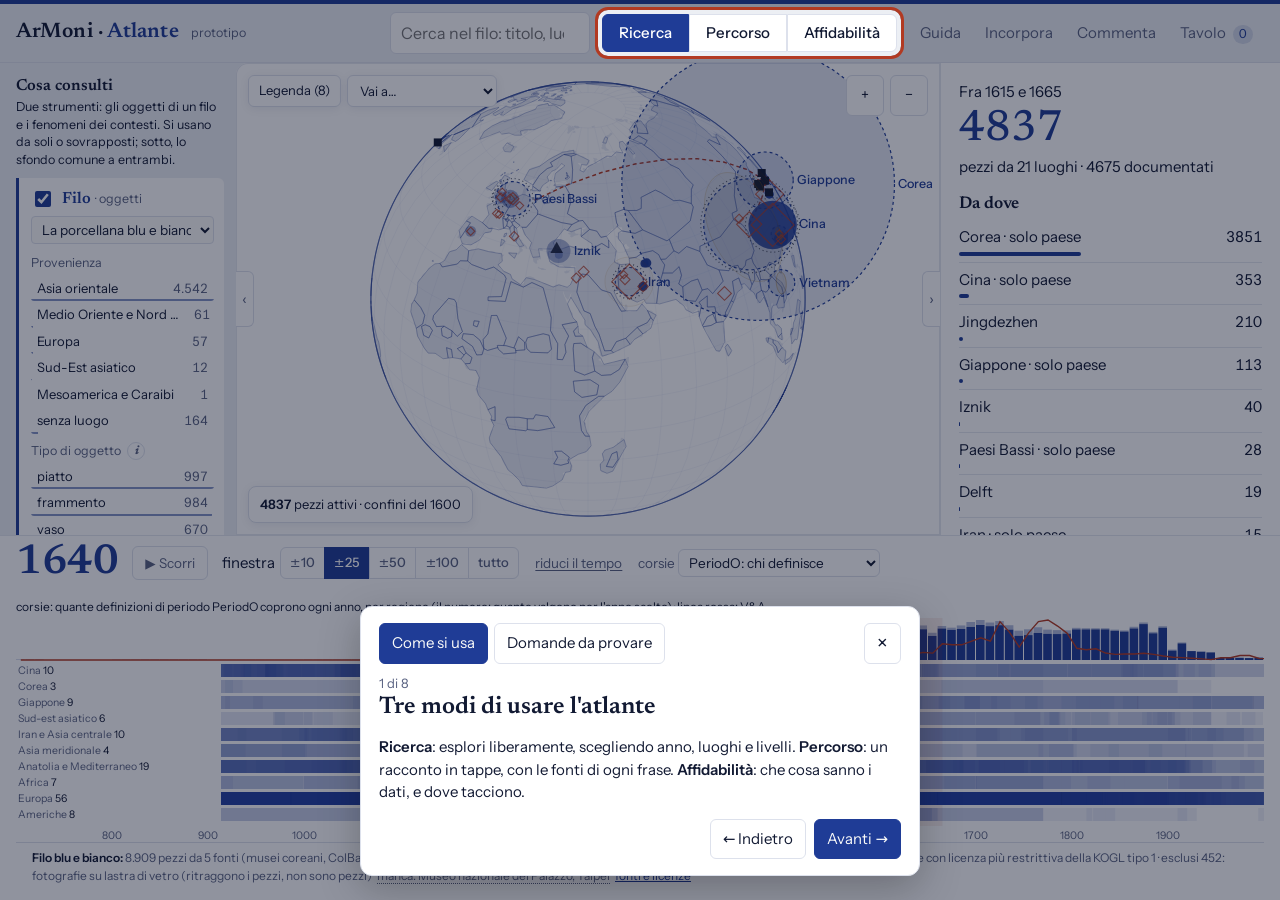
==== atlante/web/index.html @ 43548d7e "Atlante, lotto 4: incorpora e pagina delle relazioni - «Incorpora»: codice iframe della vista attual" ====
<!DOCTYPE html>
<html lang="it">
<head>
<meta charset="utf-8">
<meta name="viewport" content="width=device-width,initial-scale=1">
<title>ArMoni · Atlante (prototipo)</title>
<link href="lib/fonts.css" rel="stylesheet">
<style>
/* VOICE: strumento di studio, calmo e preciso; dichiara sempre da dove viene ogni dato.
   IDEA: un piatto di porcellana dipinto in blu di cobalto: il mondo e' il cavetto, il tempo e' la tesa.
   PICTURE: il globo al centro, dipinto a cobalto su bianco, con i confini dell'anno scelto.
   COLOUR and TYPE: bianco porcellana, blu cobalto dominante, rosso di ferro solo per selezione e mercati; Newsreader + Instrument Sans.
   LAYOUT: strati a sinistra, globo al centro, contesto a destra, tempo sotto; il Tavolo sale dal basso. */
:root{color-scheme:light dark;
 --bg:light-dark(#fbfbf9,#0b1430);--panel:light-dark(#ffffff,#101b3d);--ink:light-dark(#121a33,#eef0f6);
 --mute:light-dark(#5a6382,#a7b0cc);--co:light-dark(#1f3c96,#8fa9ff);--co2:light-dark(#1f3c9622,#8fa9ff2e);
 --line:light-dark(#dde1ec,#22305e);--fe:light-dark(#b23a22,#ff8a6b);--glaze:light-dark(#ffffff,#0f1a3a)}
:root[data-theme=light]{color-scheme:light}:root[data-theme=dark]{color-scheme:dark}
*{box-sizing:border-box;min-width:0}
html,body{height:100%}
body{margin:0;background:var(--bg);color:var(--ink);font:15px/1.5 "Instrument Sans",system-ui,sans-serif;overflow:hidden}
h1,h2,h3{font-family:Newsreader,Georgia,serif;font-weight:600;line-height:1.08;margin:0;text-wrap:balance}
h1{font-size:22px}h2{font-size:24px}h3{font-size:17px}
button,input,select,textarea{font:inherit;color:inherit}
button{background:var(--panel);border:1px solid var(--line);border-radius:6px;padding:8px 12px;min-height:40px;cursor:pointer}
button:hover{border-color:var(--co)}button[aria-pressed=true]{background:var(--co);color:var(--bg);border-color:var(--co)}
:focus-visible{outline:2px solid var(--fe);outline-offset:2px}
a{color:var(--co)}
.app{display:grid;height:100vh;grid-template:"top top top" auto "lay map ctx" minmax(0,1fr) "tl tl tl" auto/236px minmax(0,1fr) 340px}
header{grid-area:top;display:flex;gap:14px;align-items:center;padding:10px 16px;border-bottom:1px solid var(--line);flex-wrap:wrap}
header .sub{color:var(--mute);font-size:13px}
.seg button:disabled{opacity:.45;cursor:not-allowed}
header .sp{flex:1}
.seg{display:flex;gap:0}.seg button{border-radius:0}.seg button:first-child{border-radius:6px 0 0 6px}.seg button:last-child{border-radius:0 6px 6px 0}
#q{border:1px solid var(--line);background:var(--panel);border-radius:6px;padding:8px 10px;width:220px;min-height:40px;font-size:16px}
#lay{grid-area:lay;border-right:1px solid var(--line);padding:14px;overflow:auto}
#lay h3{margin:14px 0 6px}#lay h3:first-child{margin-top:0}
.chk{display:flex;gap:8px;align-items:flex-start;padding:5px 0;cursor:pointer}.chk input{margin-top:3px;width:16px;height:16px;flex:none;accent-color:var(--co)}
.chk small{display:block;color:var(--mute);font-size:12.5px;line-height:1.35}
.fig{grid-area:map;position:relative;overflow:hidden;background:var(--bg);touch-action:none}
.fig>canvas{position:absolute;inset:0;width:100%;height:100%;cursor:grab}
#alone{pointer-events:none}
#tip{position:absolute;pointer-events:none;background:var(--panel);border:1px solid var(--line);border-radius:6px;padding:6px 9px;font-size:13px;display:none;max-width:260px;box-shadow:0 4px 18px #0002}
#chip{position:absolute;left:12px;bottom:12px;background:var(--panel);border:1px solid var(--line);border-radius:8px;padding:8px 11px;font-size:13px;max-width:min(420px,80%)}
#mapctl{position:absolute;right:12px;top:12px;display:flex;gap:6px}
#ctx{grid-area:ctx;border-left:1px solid var(--line);padding:16px;overflow:auto}
#ctx .k{color:var(--mute);font-size:12.5px;margin-top:10px}#ctx .v{margin-top:1px}
.big{font-family:Newsreader,serif;font-size:clamp(30px,4vw,44px);line-height:1;color:var(--co)}
.row{display:flex;justify-content:space-between;gap:10px;padding:6px 0;border-bottom:1px solid var(--line);cursor:pointer}
.row:hover{color:var(--co)}.row .n{font-variant-numeric:tabular-nums;white-space:nowrap}
.bar{height:4px;background:var(--co);border-radius:2px;margin-top:3px}
.tag{display:inline-block;font-size:12px;border:1px solid var(--line);border-radius:999px;padding:1px 8px;margin:2px 4px 0 0}
.tag.doc{border-color:var(--co);color:var(--co)}.tag.ipo{border-style:dashed}.tag.fe{border-color:var(--fe);color:var(--fe)}
.acts{display:flex;gap:8px;flex-wrap:wrap;margin-top:14px}
#tl{grid-area:tl;border-top:1px solid var(--line);padding:8px 16px 10px;position:relative}
.tlbar{display:flex;gap:10px;align-items:center;flex-wrap:wrap;margin-bottom:4px}
.yr{font-family:Newsreader,serif;font-size:30px;color:var(--co);font-variant-numeric:tabular-nums;min-width:3.2ch}
#tls{width:100%;height:150px;display:block;touch-action:none;cursor:ew-resize;user-select:none;-webkit-user-select:none}
.fig,#tl .tlbar .yr{user-select:none;-webkit-user-select:none}
#tavolo{position:fixed;left:0;right:0;bottom:0;height:min(62vh,560px);background:var(--panel);border-top:2px solid var(--co);transform:translateY(105%);transition:transform .28s ease;z-index:20;display:grid;grid-template-rows:auto auto minmax(0,1fr)}
#tavolo.open{transform:none}
#tavolo:not(.open){visibility:hidden;transition:transform .28s ease,visibility 0s .28s}
#tavolo .hd{display:flex;gap:10px;align-items:center;padding:10px 16px;flex-wrap:wrap}
#tavax{height:54px;width:100%;display:block}
#board{position:relative;overflow:auto;background:repeating-linear-gradient(0deg,transparent 0 27px,var(--co2) 27px 28px)}
.card{position:absolute;width:230px;background:var(--glaze);border:1px solid var(--line);border-radius:8px;box-shadow:0 3px 12px #0001;font-size:13px}
.card .ch{padding:7px 9px;border-bottom:1px solid var(--line);cursor:move;display:flex;gap:6px;align-items:baseline}
.card .num{font-family:Newsreader,serif;color:var(--fe);font-size:16px}
.card .cb{padding:7px 9px}.card textarea{width:100%;border:1px solid var(--line);border-radius:4px;background:transparent;font-size:13px;min-height:44px;resize:vertical}
.card .x{margin-left:auto;min-height:28px;padding:0 8px}
.empty{color:var(--mute);padding:24px 16px;max-width:60ch}
/* affidabilità */
#qual{grid-area:qual;display:none;padding:22px max(3vw,16px);overflow:auto}
body.qualita .app{grid-template:"top" auto "qual" minmax(0,1fr)/minmax(0,1fr)}
body.qualita #lay,body.qualita #ctx,body.qualita #nar,body.qualita .fig,body.qualita #tl,body.qualita #q,body.qualita #tavbtn{display:none}
body.qualita #qual{display:block}
#qual h2{font-size:30px;margin-bottom:6px}#qual p{max-width:75ch}
.qt{border-collapse:collapse;margin-top:14px;font-size:13px;font-variant-numeric:tabular-nums}
.qt th,.qt td{border:1px solid var(--line);padding:6px 7px;text-align:right;white-space:nowrap}
.qt th:first-child,.qt td:first-child{text-align:left;position:sticky;left:0;background:var(--bg)}
.qt td small{display:block;color:var(--mute);font-size:11px}
.qsel{display:flex;gap:0;margin-top:12px;flex-wrap:wrap}.qsel button{border-radius:0}.qsel button:first-child{border-radius:6px 0 0 6px}.qsel button:last-child{border-radius:0 6px 6px 0}
/* percorso */
body.percorso .app{grid-template:"top top" auto "map nar" minmax(0,1fr) "tl tl" auto/minmax(0,1fr) 400px}
body.percorso #lay,body.percorso #ctx,body.percorso #q,body.percorso #tavbtn{display:none}
#nar{grid-area:nar;display:none;border-left:1px solid var(--line);padding:22px;overflow:auto}
body.percorso #nar{display:block}
#nar .step{color:var(--mute);font-size:13px}#nar h2{margin:6px 0 12px;font-size:30px}
#nar p{font-size:16.5px;max-width:60ch}
#nar .dati{border-left:3px solid var(--co);padding:6px 12px;margin:16px 0;background:var(--co2);border-radius:0 6px 6px 0}
#nar .nv{font-size:14.5px;border:1px dashed var(--line);border-radius:6px;padding:8px 12px;color:var(--mute)}
#nar .nota{font-size:12.5px;color:var(--mute);margin-top:22px}
.dots{display:flex;gap:6px;margin:14px 0}.dots button{width:30px;min-height:30px;padding:0}
/* ── Gerarchia visiva ──────────────────────────────────────────────────────────
   Come un pezzo di porcellana: il palcoscenico (globo e tempo) e la lettura (pannello di destra)
   sono «invetriati», bianchi e lucidi; gli strumenti (intestazione, livelli) stanno sul «biscotto»,
   la superficie opaca, un tono sotto. Serif solo per i contenuti (anni, numeri, titoli delle schede),
   sans per i comandi. Percorso dell'occhio: modo → anno → globo → lettura; i livelli si usano quando servono. */
:root{--biscotto:light-dark(#eceff4,#081026);--vetro:light-dark(#ffffff,#0f1a3a);--riga:light-dark(#e4e7ef,#1b2852)}
body{background:var(--biscotto)}
header{background:var(--biscotto);border-bottom:1px solid var(--line);padding:8px 16px;gap:12px}
header h1{font-size:21px;letter-spacing:.005em}
header .sub{font-size:12.5px}
.seg button{min-height:38px;padding:6px 16px;font-weight:500;background:var(--vetro)}
.seg button[aria-pressed=true]{background:var(--co);color:var(--vetro);border-color:var(--co)}
.util{display:flex;gap:2px}
.util button{background:transparent;border-color:transparent;color:var(--mute);padding:6px 10px}
.util button:hover{color:var(--co);border-color:var(--line);background:var(--vetro)}
#tavn{display:inline-block;min-width:1.6em;padding:0 6px;margin-left:4px;border-radius:999px;background:var(--co2);color:var(--co);font-size:12.5px;font-variant-numeric:tabular-nums;text-align:center}
#q{background:var(--vetro);width:200px}
/* strumenti: i livelli, in sans, più quieti */
#lay{background:var(--biscotto);border-right:0;padding:14px 12px 14px 16px}
#lay h3{font:600 12.5px/1.3 "Instrument Sans",system-ui,sans-serif;color:var(--mute);margin:16px 0 4px}
#lay>h3:first-child{font:600 16px/1.2 Newsreader,Georgia,serif;color:var(--ink);margin:0 0 2px}
#lay>p.sub{font-size:12.5px;line-height:1.4}
.grp{border-top:1px solid var(--riga);padding:8px 0}
.ghead b{font-weight:600;font-size:14.5px}
.chk{padding:4px 0;font-size:14px;line-height:1.3}
.chk small{font-size:12px;margin-top:2px}
/* palcoscenico: globo e tempo sono un solo pezzo invetriato */
.fig{background:var(--vetro);border-radius:12px 0 0 0;box-shadow:inset 0 0 0 1px var(--riga)}
#tl{background:var(--vetro);border-top:1px solid var(--riga);padding:6px 16px 8px}
.tlbar{gap:14px;margin-bottom:2px}
.yr{font-size:42px;line-height:1;font-weight:600;letter-spacing:-.01em}
.tlbar label,.tlbar button{font-size:13.5px;color:var(--mute)}
.tlbar select{background:var(--vetro);border:1px solid var(--line);border-radius:6px;padding:4px 6px;color:var(--ink)}
#play{min-height:34px;padding:4px 12px}
#tlinfo{font-size:12px}
#chip,#tip{box-shadow:0 2px 10px rgb(16 28 70 / .08)}
#mapctl button{background:var(--vetro);min-width:38px}
/* lettura: il pannello di destra, invetriato, con ritmo dato dagli spazi più che dalle righe */
#ctx{background:var(--vetro);border-left:1px solid var(--riga);padding:18px 18px 24px}
#ctx h3{margin:22px 0 6px;font-size:17px}
#ctx h2{font-size:26px}
#ctx .row{border-bottom-color:var(--riga)}
#nar{background:var(--vetro);border-left:1px solid var(--riga)}
#qual{background:var(--vetro)}
.cerca{background:var(--co2);border-radius:8px;padding:10px 12px;margin-bottom:14px;font-size:14px}
.cerca button{min-height:34px;padding:4px 10px;font-size:13.5px}
[role=button]:focus-visible{outline:2px solid var(--fe);outline-offset:1px}
.salta{position:absolute;left:8px;top:-60px;z-index:60;background:var(--co);color:var(--vetro);padding:8px 12px;border-radius:6px}
.salta:focus{top:8px}
#ctx:focus,#tls:focus{outline:2px solid var(--fe);outline-offset:-2px}
/* Colore d'identità dello strumento: dice dove sei, non cambia il significato dei segni (blu dati, rosso selezione).
   Ogni strumento di ArMoni avrà il suo, dalla famiglia della ceramica; l'Atlante è cobalto. */
[data-strumento=atlante]{--strumento:light-dark(#1f3c96,#8fa9ff)}
:root{--cel:light-dark(#2b7660,#79c9b0);--lacca:light-dark(#8e2f52,#ea8fb2)}  /* --lacca: il secondo filo nel confronto */
:root{--cel:light-dark(#2b7660,#79c9b0)}  /* celadon: il colore del contesto (fenomeni, relazioni) */
:root{--alone:light-dark(#a06c00,#e2b84a)}  /* giallo imperiale: l'estensione di un luogo, qualunque sia il livello */
header{border-top:4px solid var(--strumento)}
header h1 .strumento{color:var(--strumento)}
.seg button[aria-pressed=true]{background:var(--strumento);border-color:var(--strumento)}
@media(max-width:900px){
 body{overflow:auto}
 .lato{display:none}body.senza-lay #lay,body.senza-ctx #ctx{display:block}
 .app,body.percorso .app{height:auto;grid-template:"top" auto "map" 62vh "tl" auto "ctx" auto "nar" auto "lay" auto/minmax(0,1fr)}
 #lay,#ctx,#nar{border:0;border-top:1px solid var(--line)}
 #q{width:100%;order:9}
 .fig{border-radius:0}
 .util{flex-wrap:wrap}
 header{flex-wrap:wrap;gap:8px}
 header .sub{display:none}
 header h1{font-size:22px}
 #guida .gd-card{bottom:12px}
 #guida .gd-card.in-alto{top:12px}
}
@media(prefers-reduced-motion:reduce){#tavolo{transition:none}}
.grp{border-top:1px solid var(--line);padding:6px 0}
/* i due strumenti di contenuto: un bordo del loro colore li separa dallo sfondo comune */
.strum{border-left:3px solid var(--strumento);background:var(--vetro);border-radius:0 6px 6px 0;padding:10px 10px 6px 12px;margin:0 0 12px}
.strum.s-ctx{border-left-color:var(--cel)}
.strum:has(.shead input:not(:checked)) > :not(.shead){opacity:.45}
.shead{display:flex;align-items:center;gap:8px;margin-bottom:6px}.shead>input{flex:none;width:16px;height:16px;accent-color:var(--co)}.s-ctx .shead>input{accent-color:var(--cel)}.shead h4{flex:1}
.shead h4{margin:0;font:600 16px/1.2 Newsreader,Georgia,serif;color:var(--strumento)}
.s-ctx .shead h4{color:var(--cel)}
.shead h4 .sub{font:400 12.5px "Instrument Sans",system-ui,sans-serif;color:var(--mute)}
#filo{width:100%;font:inherit;font-size:13.5px;margin:0 0 8px;padding:4px 6px;border:1px solid var(--line);border-radius:4px;background:var(--bg);color:var(--ink)}
.cat{display:grid;gap:6px;margin:0 0 6px}
.cat label{display:grid;gap:2px;font-size:12.5px;color:var(--mute)}
.cat select{font:inherit;font-size:13px;color:var(--ink);padding:3px 4px;border:1px solid var(--line);border-radius:4px;background:var(--bg)}
#cat-nota{font-size:11.5px;margin:0}
.filtri{display:flex;flex-wrap:wrap;gap:6px;margin:0 0 10px}
.filtri button{font-size:12.5px;padding:2px 8px;border-radius:12px}
.big.ctxn{color:var(--cel)}.bar.ctxbar{background:var(--cel)}
.bar.lac{background:var(--lacca);margin-top:2px}
[hidden]{display:none!important}
.sr{position:absolute;width:1px;height:1px;overflow:hidden;clip:rect(0 0 0 0)}
.legrow{display:flex;gap:6px;align-items:flex-start}#legbtn{white-space:nowrap;flex:none}#vaia{width:auto!important;flex:none;max-width:150px}
.lnk[aria-pressed=true],.lato[aria-pressed=true]{background:var(--panel);color:var(--co);border-color:var(--line)}.lnk[aria-pressed=true]{background:none}
#vaia{min-height:32px;padding:4px 8px;font-size:13px;border:1px solid var(--line);border-radius:6px;background:var(--panel);box-shadow:0 2px 10px rgb(16 28 70 / .08);cursor:pointer}
/* pannelli richiudibili: maniglie ai bordi della mappa */
.lato{position:absolute;top:50%;transform:translateY(-50%);min-height:0;width:18px;height:56px;padding:0;font-size:15px;color:var(--mute);border-radius:0 6px 6px 0;z-index:3}
#chiudi-lay{left:0;border-left:0}#chiudi-ctx{right:0;border-right:0;border-radius:6px 0 0 6px}
body.senza-lay .app{grid-template-columns:0 minmax(0,1fr) 340px}body.senza-lay #lay{display:none}
body.senza-ctx .app{grid-template-columns:236px minmax(0,1fr) 0}body.senza-ctx #ctx{display:none}
body.senza-lay.senza-ctx .app{grid-template-columns:0 minmax(0,1fr) 0}
body.tl-ridotto #tls,body.tl-ridotto #tlinfo{display:none}
/* scelte rapide della finestra */
.seg.finestra{display:flex;align-items:center;gap:0}.seg.finestra .sub{margin-right:6px}
.seg.finestra button{min-height:32px;padding:4px 9px;font-size:13px;border-radius:0;margin-left:-1px}
.seg.finestra button:nth-of-type(1){border-radius:6px 0 0 6px}.seg.finestra button:last-of-type{border-radius:0 6px 6px 0}
.chk{flex-wrap:wrap}.chk small.nota{flex-basis:100%;margin:2px 0 4px 24px}
/* faccette: barre cliccabili con conteggio */
.faccette{margin:2px 0 8px}.faccette>div{margin-bottom:8px}
.fh{font-size:12.5px;color:var(--mute);margin:0 0 3px;display:flex;align-items:center;gap:6px}
.fv{position:relative;display:flex;justify-content:space-between;gap:8px;width:100%;min-height:0;padding:3px 6px;margin:1px 0;border:0;border-radius:3px;background:none;font-size:13px;text-align:left;overflow:hidden}
.fv .fb{position:absolute;left:0;bottom:0;height:2px;background:var(--co);opacity:.55}
.s-ctx .fv .fb{background:var(--cel)}
.fv:hover{background:var(--co2)}.fv.on{background:var(--co2);font-weight:600;box-shadow:inset 2px 0 0 var(--co)}
.s-ctx .fv.on{box-shadow:inset 2px 0 0 var(--cel)}
.fv .fl{overflow:hidden;text-overflow:ellipsis;white-space:nowrap}.fv .fn{color:var(--mute);font-variant-numeric:tabular-nums}
.lnk{border:0;background:none;padding:0 2px;min-height:0;color:var(--co);font-size:12.5px;text-decoration:underline;text-underline-offset:2px}
/* «i» e conteggi dei livelli */
.info{flex:none;width:18px;height:18px;min-height:0;padding:0;border-radius:50%;font:italic 600 11.5px/1 Newsreader,Georgia,serif;color:var(--mute);background:none}
.info[aria-expanded=true]{color:var(--bg);background:var(--mute);border-color:var(--mute)}
.chk{align-items:center}.chk>span:first-of-type{flex:1}
.cnt{flex:none;font-size:12px;color:var(--mute);font-variant-numeric:tabular-nums;margin-left:auto}
.shead .info{margin-left:2px}
.nota{display:block;font-size:12px;line-height:1.4;color:var(--mute);margin:2px 0 6px 24px}
/* scheda: chi dice ogni dato; cerca intorno */
.src{display:inline-block;font:500 10.5px/1.5 "Instrument Sans",system-ui,sans-serif;color:var(--co);border:1px solid var(--co2);background:var(--co2);border-radius:3px;padding:0 5px;margin-left:4px;vertical-align:1px;letter-spacing:0}
.src.nostra{color:var(--mute);background:none;border-color:var(--line)}
.intorno{display:flex;flex-direction:column;gap:5px}.intorno button{text-align:left;min-height:34px;padding:5px 10px;font-size:13.5px;display:flex;justify-content:space-between;gap:8px}
/* incorpora */
#inc-dlg{max-width:560px;width:calc(100% - 32px);border:1px solid var(--line);border-radius:10px;background:var(--panel);color:var(--ink);padding:18px 20px}
#inc-dlg::backdrop{background:rgb(16 28 70 / .35)}#inc-codice{width:100%;font:12.5px/1.4 ui-monospace,monospace;margin:10px 0;padding:8px;border:1px solid var(--line);border-radius:6px;background:var(--bg);resize:vertical}
body.incorpora header,body.incorpora #lay,body.incorpora #ctx,body.incorpora .lato,body.incorpora #cop,body.incorpora #tlinfo,body.incorpora #riduci-tl{display:none!important}
body.incorpora .app{height:100vh!important;grid-template:"map" minmax(0,1fr) "tl" auto/minmax(0,1fr)!important}body.incorpora{overflow:hidden}body.incorpora #tls{display:none}
body.incorpora #apri-intera{display:block!important;position:absolute;right:12px;bottom:12px;z-index:4;background:var(--panel);border:1px solid var(--line);border-radius:6px;padding:6px 10px;font-size:13px;text-decoration:none}
/* legenda sulla mappa */
#leg{position:absolute;left:12px;top:12px;max-width:min(300px,70%)}
#legbtn{min-height:32px;padding:4px 10px;font-size:13px;box-shadow:0 2px 10px rgb(16 28 70 / .08)}
#legbody{margin-top:6px;background:var(--panel);border:1px solid var(--line);border-radius:8px;padding:8px 10px;box-shadow:0 2px 10px rgb(16 28 70 / .08)}
.lv{display:flex;gap:8px;align-items:center;font-size:12.5px;line-height:1.3;padding:2px 0}.lv svg{flex:none}
/* copertura */
#cop{font-size:12px;color:var(--mute);padding:6px 16px 8px;border-top:1px solid var(--line);line-height:1.45}
#cop b{color:var(--ink);font-weight:600}#cop .manca{border-bottom:1px dotted var(--mute);cursor:help}.lacn{color:var(--lacca)}
.conf{display:flex;gap:28px;margin:4px 0}.seg-blu,.seg-lac{display:inline-block;width:10px;height:10px;border-radius:50%;margin-right:5px;vertical-align:-1px;background:var(--co)}.seg-lac{background:none;border:2.5px solid var(--lacca);width:7px;height:7px}
.ghead{display:flex;align-items:center;gap:8px}
.ghead button{all:unset;cursor:pointer;flex:1;padding:4px 0}
.ghead button::after{content:" ▸";color:var(--mute)}
.grp.open .ghead button::after{content:" ▾"}
.ghead button:focus-visible{outline:2px solid var(--co)}
.grp:not(.open) .gbody{display:none}
.gbody{padding:4px 0 2px 4px}
#guida{position:fixed;inset:0;z-index:50}
#guida .gd-ombra{position:absolute;inset:0;background:rgb(10 16 40 / .45)}
#guida .gd-luce{position:absolute;border-radius:10px;box-shadow:0 0 0 9999px rgb(10 16 40 / .45);outline:3px solid var(--fe);pointer-events:none;transition:all .2s}
#guida .gd-card{position:absolute;left:50%;bottom:24px;transform:translateX(-50%);width:min(560px,calc(100vw - 24px));max-height:calc(100vh - 48px);overflow:auto;background:var(--panel);color:var(--ink);border:1px solid var(--line);border-radius:12px;padding:16px 18px;box-shadow:0 12px 40px rgb(0 0 0 / .25)}
#guida .gd-card.in-alto{bottom:auto;top:24px}
#guida .gd-tabs{display:flex;gap:6px;margin-bottom:10px}
#guida .gd-tabs [aria-selected=true]{background:var(--co);color:var(--bg);border-color:var(--co)}
#guida .gd-x{margin-left:auto;font-size:20px;line-height:1;padding:4px 12px}
#guida .gd-step{color:var(--mute);font-size:13px;margin-bottom:2px}
#guida h2{font-size:24px;margin:2px 0 8px}
#guida .acts{display:flex;gap:8px;justify-content:flex-end;margin-top:12px}
#guida .pri{background:var(--co);color:var(--bg);border-color:var(--co)}
#guida .gd-dom{display:grid;gap:6px;margin-top:10px}
#guida .gd-dom button{text-align:left;padding:10px 12px}
#guida .gd-dom button:hover{border-color:var(--co)}
@media(prefers-reduced-motion:reduce){#guida .gd-luce{transition:none}}
</style>
</head>
<body data-strumento="atlante">
<div class="app">
 <a class="salta" href="#ctx">Vai ai risultati</a><a class="salta" href="#tls">Vai alla barra del tempo</a>
 <header>
  <h1>ArMoni · <span class="strumento">Atlante</span></h1>
  <span class="sub">prototipo</span>
  <span class="sp"></span>
  <input id="q" type="search" placeholder="Cerca titolo, luogo, cultura, tecnica" aria-label="Cerca">
  <div class="seg" role="group" aria-label="Modalità">
   <button id="m-ricerca" aria-pressed="true">Ricerca</button><button id="m-percorso" aria-pressed="false">Percorso</button><button id="m-qualita" aria-pressed="false">Affidabilità</button>
  </div>
  <div class="util">
  <button id="guidabtn">Guida</button>
  <button id="incorporabtn" title="Inserisci questa vista in un'altra pagina">Incorpora</button>
  <button id="commentabtn" title="Commenta questa vista: apre un modulo breve, e la vista che stai guardando viene allegata da sola">Commenta</button>
  <button id="tavbtn">Tavolo <span id="tavn">0</span></button>
  </div>
 </header>

 <aside id="lay" aria-label="Strumenti e livelli">
  <h3>Cosa consulti</h3>
  <p class="sub" style="margin:0 0 10px">Due strumenti: gli oggetti di un filo e i fenomeni dei contesti. Si usano da soli o sovrapposti; sotto, lo sfondo comune a entrambi.</p>
  <section class="strum s-filo" aria-labelledby="t-filo">
   <div class="shead"><input type="checkbox" data-l="opere" checked aria-label="Mostra o nascondi gli oggetti del filo"><h4 id="t-filo">Filo <span class="sub">· oggetti</span></h4></div>
   <select id="filo" aria-label="Quale filo"><option value="blu">La porcellana blu e bianca nel mondo</option><option value="lacca">La lacca nel mondo</option><option value="confronto">Confronto: blu e bianco e lacca</option></select>
   <div class="faccette" aria-label="Cerca nel filo per categorie">
    <div id="fac-reg"></div>
    <p class="sub nota" id="tipo-nota" hidden>Il tipo è letto dal nome dell'oggetto nella scheda (in inglese, coreano, giapponese, cinese), non dichiarato dalla fonte. «Non riconosciuto»: nessuna parola nota nel nome.</p>
    <div id="fac-tipo"></div>
   </div>
  <div class="grp" data-grp="opere">
   <div class="ghead"><input type="checkbox" data-g="opere" checked aria-label="Accendi o spegni la cartella Segni e fonti"><button data-gt aria-expanded="false"><b>Segni e fonti</b> <span class="sub" data-gn="opere"></span></button></div>
   <div class="gbody">
  <label class="chk"><input type="checkbox" data-l="origini" checked><span>Luoghi d'origine (cerchi e nomi blu)<small>pieno: città · anello: solo paese · tratteggio: incerto · alone: quanto è grande il paese o la regione</small></span></label>
  <label class="chk"><input type="checkbox" data-l="sedi" checked><span>Dove si trovano oggi (quadratini pieni)<small>le sedi di conservazione dichiarate dalle fonti</small></span></label>
  <label class="chk"><input type="checkbox" data-l="spostamenti"><span>Spostamenti<small>dall'origine al museo attuale</small></span></label>
  <label class="chk"><input type="checkbox" data-l="mercati" checked><span>Mercati dichiarati<small>solo dove il catalogo scrive «for … market»</small></span></label>
  <h3>Inclusione <span class="sub">(non si spengono con la cartella)</span></h3>
  <label class="chk"><input type="checkbox" data-keep data-l="ipotetici" checked><span>Anche gli ipotetici<small>manifattura nota per il blu, ma il record non nomina il colore</small></span></label>
  <label class="chk"><input type="checkbox" data-keep data-l="dedotti"><span>Luogo dedotto<small>676 schede ColBase del Museo nazionale di Tokyo senza luogo, attribuite al Giappone dalla categoria 陶磁; regola giusta in 43 casi su 49 verificabili (88%)</small></span></label>
  <h3>Fonti</h3>
  <label class="chk"><input type="checkbox" data-f="met" checked><span>Metropolitan Museum<small>Open Access CSV, CC0</small></span></label>
  <label class="chk"><input type="checkbox" data-f="cma" checked><span>Cleveland Museum of Art<small>Open Access CSV, CC0</small></span></label>
  <label class="chk"><input type="checkbox" data-f="colbase" checked><span>ColBase (musei nazionali giapponesi)<small>via Japan Search; CC BY, fonte: ColBase</small></span></label>
  <label class="chk"><input type="checkbox" data-f="aic" checked><span>Art Institute of Chicago<small>metadati CC0</small></span></label>
  <label class="chk"><input type="checkbox" data-f="emuseum" checked><span>eMuseum (musei pubblici coreani)<small>solo schede KOGL tipo 1; fonte: il museo che conserva il pezzo</small></span></label>
  <label class="chk"><input type="checkbox" data-f="wd" checked><span>Wikidata, fuori dagli Stati Uniti<small>Museu Paulista, Taipei, Tokyo, Macao…; CC0</small></span></label>
   </div>
  </div>
  <div class="grp" data-grp="quantita">
   <div class="ghead"><input type="checkbox" data-g="quantita" checked aria-label="Accendi o spegni la cartella Quantità e consumo"><button data-gt aria-expanded="false"><b>Quantità e consumo</b> <span class="sub" data-gn="quantita"></span></button></div>
   <div class="gbody">
  <label class="chk"><input type="checkbox" data-l="vam" checked><span>Densità V&amp;A (rombi)<small>6.396 ceramiche, solo conteggi per luogo e decennio: le condizioni del V&amp;A non permettono di conservare le schede</small></span></label>
  <label class="chk"><input type="checkbox" data-l="letteratura" checked><span>Consumo, dalla letteratura (triangoli)<small>siti archeologici dove gli scavi documentano porcellana cinese; ogni numero con autore e pagina</small></span></label>
   </div>
  </div>
  </section>
  <section class="strum s-ctx" aria-labelledby="t-ctx">
   <div class="shead"><input type="checkbox" data-l="contesti" aria-label="Mostra o nascondi i contesti"><h4 id="t-ctx">Contesti <span class="sub">· fenomeni</span></h4><button class="info" data-infoper="ctx-nota" aria-expanded="false" aria-label="Che cosa sono i contesti">i</button></div>
   <p class="sub nota" id="ctx-nota" hidden style="margin:2px 0 8px">Quadrati e nomi in corsivo, verdi. Dove e quando nascono, lo Stato di allora e il nome di oggi. Sovrapposti a un filo servono ad accostare: non legano nulla agli oggetti. Senza filo, sono una ricerca a sé.</p>
  <div class="sub" style="margin:0 0 8px;display:flex;flex-wrap:wrap;gap:2px 10px">tipi: <label><input type="checkbox" data-ct="movimento" checked> movimenti</label><label><input type="checkbox" data-ct="scuola" checked> scuole</label><label><input type="checkbox" data-ct="stile" checked> stili</label><label><input type="checkbox" data-ct="periodizzazione" checked> dinastie</label></div>
   <div class="faccette"><div id="fac-ctx"></div></div>
  <p class="sub" style="margin:4px 0 6px"><a href="relazioni.html">Le relazioni come grafo</a>: tutte quelle dichiarate da Wikidata, in una pagina a sé.</p>
  <label class="chk"><input type="checkbox" data-l="relazioni"><span>Relazioni dichiarate (puntini)<small>influenzato da, parte di, segue, sostituisce: solo quelle scritte su Wikidata, fra voci attive nella finestra. Mai dedotte dalla vicinanza</small></span></label>
  </section>
  <h3>Sfondo comune</h3>
  <label class="chk"><input type="checkbox" data-l="confini" checked><span>Confini storici<small>A. Ourednik, historical-basemaps (GPL-3.0), istantanea più vicina all'anno</small></span></label>
  <label class="chk"><input type="checkbox" data-l="silenzio"><span>Silenzio delle fonti<small>quanto il dato è vago, e dove tace</small></span></label>
  <h3>Vista</h3>
  <div class="seg"><button id="p-globo" aria-pressed="true">Globo</button><button id="p-piano" aria-pressed="false">Piano</button></div>
  <p class="sub" style="margin-top:18px"><a href="fonti.html">Fonti e licenze</a> · <a href="https://github.com/danielemiradoli/armoni">Codice e dati</a></p>
 </aside>

 <div class="fig" id="fig"><canvas id="cv" aria-label="Mappa del mondo navigabile"></canvas><canvas id="alone" aria-hidden="true"></canvas><div id="tip"></div><div id="chip"></div><a id="apri-intera" href="#" hidden>ArMoni · apri la vista completa</a><div id="leg"><div class="legrow"><button id="legbtn" aria-expanded="false" aria-controls="legbody">Legenda</button><label class="vaia"><span class="sr">Vai a una regione</span><select id="vaia"><option value="">Vai a…</option></select></label></div><div id="legbody" hidden></div></div>
  <button class="lato" id="chiudi-lay" aria-label="Nascondi il pannello di sinistra" aria-pressed="false">‹</button><button class="lato" id="chiudi-ctx" aria-label="Nascondi il pannello di destra" aria-pressed="false">›</button>
  <div id="mapctl"><button id="zin" aria-label="Avvicina">+</button><button id="zout" aria-label="Allontana">−</button></div></div>

 <aside id="ctx" aria-live="polite" tabindex="-1"><p class="sub">Carico opere, luoghi e confini…</p></aside>
 <aside id="nar" aria-live="polite"></aside>
 <section id="qual" aria-label="Affidabilità"></section>

 <section id="tl" aria-label="Tempo">
  <div class="tlbar">
   <span class="yr" id="yr">1640</span>
   <button id="play" aria-pressed="false">▶ Scorri</button>
   <div class="seg finestra" role="group" aria-label="Finestra di tempo"><span class="sub">finestra</span><button data-win="10">±10</button><button data-win="25">±25</button><button data-win="50">±50</button><button data-win="100">±100</button><button data-win="tutto">tutto</button></div><select id="win" hidden aria-hidden="true"><option>10</option><option selected>25</option><option>50</option><option>100</option></select>
   <button id="riduci-tl" class="lnk" aria-pressed="false">riduci il tempo</button>
   <label>corsie <select id="corsie"><option value="periodo">PeriodO: chi definisce</option><option value="wikidata">Wikidata: dinastie</option><option value="contesti">Wikidata: fenomeni artistici</option></select></label>
   <span class="sub" id="tlinfo"></span>
  </div>
  <svg id="tls" role="slider" aria-label="Anno" tabindex="0"></svg>
  <div id="cop" role="status" aria-label="Copertura dei dati"></div>
 </section>
</div>

<section id="tavolo" aria-label="Tavolo">
 <div class="hd"><h3>Tavolo</h3><span class="sub">accosta pezzi di luoghi ed epoche diverse; trascina, annota, copia</span><span class="sp" style="flex:1"></span>
  <button id="tavcopy">Copia elenco</button><button id="tavclear">Svuota</button><button id="tavclose">Chiudi</button></div>
 <svg id="tavax"></svg>
 <div id="board"></div>
</section>

<dialog id="inc-dlg" aria-labelledby="inc-t">
 <h2 id="inc-t">Incorpora questa vista</h2>
 <p class="sub">Copia il codice nella pagina dove vuoi mostrarla. Si vedono il globo e il tempo, con i filtri e l'anno di adesso; un link porta alla vista completa su ArMoni.</p>
 <textarea id="inc-codice" rows="5" readonly aria-label="Codice da incorporare"></textarea>
 <div class="acts"><button id="inc-copia">Copia il codice</button><form method="dialog" style="display:inline"><button>Chiudi</button></form></div>
</dialog>
<script src="lib/d3.min.js"></script>
<script src="lib/topojson-client.min.js"></script>
<script src="atlante.js"></script>
</body>
</html>
---- atlante/web/lib/fonts.css ----
/* Font locali (SIL Open Font License 1.1), da @fontsource: nessuna richiesta ai server di Google. */
/* newsreader-latin-ext-500-normal */
@font-face {
  font-family: 'Newsreader';
  font-style: normal;
  font-display: swap;
  font-weight: 500;
  src: url(font/newsreader-latin-ext-500-normal.woff2) format('woff2');
  unicode-range: U+0100-02BA,U+02BD-02C5,U+02C7-02CC,U+02CE-02D7,U+02DD-02FF,U+0304,U+0308,U+0329,U+1D00-1DBF,U+1E00-1E9F,U+1EF2-1EFF,U+2020,U+20A0-20AB,U+20AD-20C0,U+2113,U+2C60-2C7F,U+A720-A7FF;
}
/* newsreader-latin-500-normal */
@font-face {
  font-family: 'Newsreader';
  font-style: normal;
  font-display: swap;
  font-weight: 500;
  src: url(font/newsreader-latin-500-normal.woff2) format('woff2');
  unicode-range: U+0000-00FF,U+0131,U+0152-0153,U+02BB-02BC,U+02C6,U+02DA,U+02DC,U+0304,U+0308,U+0329,U+2000-206F,U+20AC,U+2122,U+2191,U+2193,U+2212,U+2215,U+FEFF,U+FFFD;
}
/* newsreader-latin-ext-600-normal */
@font-face {
  font-family: 'Newsreader';
  font-style: normal;
  font-display: swap;
  font-weight: 600;
  src: url(font/newsreader-latin-ext-600-normal.woff2) format('woff2');
  unicode-range: U+0100-02BA,U+02BD-02C5,U+02C7-02CC,U+02CE-02D7,U+02DD-02FF,U+0304,U+0308,U+0329,U+1D00-1DBF,U+1E00-1E9F,U+1EF2-1EFF,U+2020,U+20A0-20AB,U+20AD-20C0,U+2113,U+2C60-2C7F,U+A720-A7FF;
}
/* newsreader-latin-600-normal */
@font-face {
  font-family: 'Newsreader';
  font-style: normal;
  font-display: swap;
  font-weight: 600;
  src: url(font/newsreader-latin-600-normal.woff2) format('woff2');
  unicode-range: U+0000-00FF,U+0131,U+0152-0153,U+02BB-02BC,U+02C6,U+02DA,U+02DC,U+0304,U+0308,U+0329,U+2000-206F,U+20AC,U+2122,U+2191,U+2193,U+2212,U+2215,U+FEFF,U+FFFD;
}
/* newsreader-latin-ext-500-italic */
@font-face {
  font-family: 'Newsreader';
  font-style: italic;
  font-display: swap;
  font-weight: 500;
  src: url(font/newsreader-latin-ext-500-italic.woff2) format('woff2');
  unicode-range: U+0100-02BA,U+02BD-02C5,U+02C7-02CC,U+02CE-02D7,U+02DD-02FF,U+0304,U+0308,U+0329,U+1D00-1DBF,U+1E00-1E9F,U+1EF2-1EFF,U+2020,U+20A0-20AB,U+20AD-20C0,U+2113,U+2C60-2C7F,U+A720-A7FF;
}
/* newsreader-latin-500-italic */
@font-face {
  font-family: 'Newsreader';
  font-style: italic;
  font-display: swap;
  font-weight: 500;
  src: url(font/newsreader-latin-500-italic.woff2) format('woff2');
  unicode-range: U+0000-00FF,U+0131,U+0152-0153,U+02BB-02BC,U+02C6,U+02DA,U+02DC,U+0304,U+0308,U+0329,U+2000-206F,U+20AC,U+2122,U+2191,U+2193,U+2212,U+2215,U+FEFF,U+FFFD;
}
/* instrument-sans-latin-ext-400-normal */
@font-face {
  font-family: 'Instrument Sans';
  font-style: normal;
  font-display: swap;
  font-weight: 400;
  src: url(font/instrument-sans-latin-ext-400-normal.woff2) format('woff2');
  unicode-range: U+0100-02BA,U+02BD-02C5,U+02C7-02CC,U+02CE-02D7,U+02DD-02FF,U+0304,U+0308,U+0329,U+1D00-1DBF,U+1E00-1E9F,U+1EF2-1EFF,U+2020,U+20A0-20AB,U+20AD-20C0,U+2113,U+2C60-2C7F,U+A720-A7FF;
}
/* instrument-sans-latin-400-normal */
@font-face {
  font-family: 'Instrument Sans';
  font-style: normal;
  font-display: swap;
  font-weight: 400;
  src: url(font/instrument-sans-latin-400-normal.woff2) format('woff2');
  unicode-range: U+0000-00FF,U+0131,U+0152-0153,U+02BB-02BC,U+02C6,U+02DA,U+02DC,U+0304,U+0308,U+0329,U+2000-206F,U+20AC,U+2122,U+2191,U+2193,U+2212,U+2215,U+FEFF,U+FFFD;
}
/* instrument-sans-latin-ext-500-normal */
@font-face {
  font-family: 'Instrument Sans';
  font-style: normal;
  font-display: swap;
  font-weight: 500;
  src: url(font/instrument-sans-latin-ext-500-normal.woff2) format('woff2');
  unicode-range: U+0100-02BA,U+02BD-02C5,U+02C7-02CC,U+02CE-02D7,U+02DD-02FF,U+0304,U+0308,U+0329,U+1D00-1DBF,U+1E00-1E9F,U+1EF2-1EFF,U+2020,U+20A0-20AB,U+20AD-20C0,U+2113,U+2C60-2C7F,U+A720-A7FF;
}
/* instrument-sans-latin-500-normal */
@font-face {
  font-family: 'Instrument Sans';
  font-style: normal;
  font-display: swap;
  font-weight: 500;
  src: url(font/instrument-sans-latin-500-normal.woff2) format('woff2');
  unicode-range: U+0000-00FF,U+0131,U+0152-0153,U+02BB-02BC,U+02C6,U+02DA,U+02DC,U+0304,U+0308,U+0329,U+2000-206F,U+20AC,U+2122,U+2191,U+2193,U+2212,U+2215,U+FEFF,U+FFFD;
}
/* instrument-sans-latin-ext-600-normal */
@font-face {
  font-family: 'Instrument Sans';
  font-style: normal;
  font-display: swap;
  font-weight: 600;
  src: url(font/instrument-sans-latin-ext-600-normal.woff2) format('woff2');
  unicode-range: U+0100-02BA,U+02BD-02C5,U+02C7-02CC,U+02CE-02D7,U+02DD-02FF,U+0304,U+0308,U+0329,U+1D00-1DBF,U+1E00-1E9F,U+1EF2-1EFF,U+2020,U+20A0-20AB,U+20AD-20C0,U+2113,U+2C60-2C7F,U+A720-A7FF;
}
/* instrument-sans-latin-600-normal */
@font-face {
  font-family: 'Instrument Sans';
  font-style: normal;
  font-display: swap;
  font-weight: 600;
  src: url(font/instrument-sans-latin-600-normal.woff2) format('woff2');
  unicode-range: U+0000-00FF,U+0131,U+0152-0153,U+02BB-02BC,U+02C6,U+02DA,U+02DC,U+0304,U+0308,U+0329,U+2000-206F,U+20AC,U+2122,U+2191,U+2193,U+2212,U+2215,U+FEFF,U+FFFD;
}
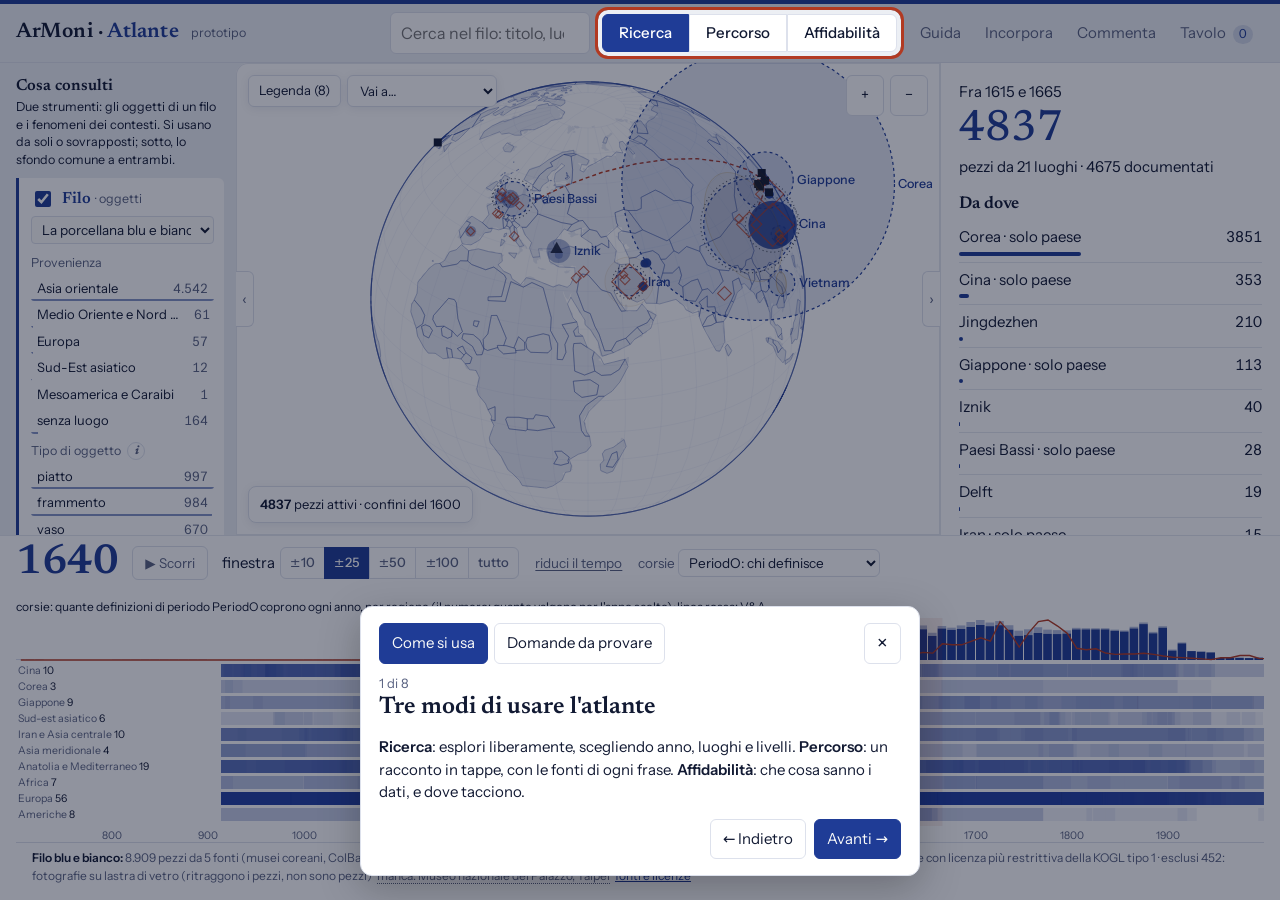
==== commit c7a3c33a: "Atlante: schede del tavolo più ricche e legate all'origine - ogni scheda: grado, filo, tipo, da dove" ====
--- a/atlante/web/index.html
+++ b/atlante/web/index.html
@@ -63,11 +63,18 @@
 #tavolo .hd{display:flex;gap:10px;align-items:center;padding:10px 16px;flex-wrap:wrap}
 #tavax{height:54px;width:100%;display:block}
 #board{position:relative;overflow:auto;background:repeating-linear-gradient(0deg,transparent 0 27px,var(--co2) 27px 28px)}
-.card{position:absolute;width:230px;background:var(--glaze);border:1px solid var(--line);border-radius:8px;box-shadow:0 3px 12px #0001;font-size:13px}
+.card{position:absolute;width:262px;background:var(--glaze);border:1px solid var(--line);border-radius:8px;box-shadow:0 3px 12px #0001;font-size:13px}
 .card .ch{padding:7px 9px;border-bottom:1px solid var(--line);cursor:move;display:flex;gap:6px;align-items:baseline}
 .card .num{font-family:Newsreader,serif;color:var(--fe);font-size:16px}
 .card .cb{padding:7px 9px}.card textarea{width:100%;border:1px solid var(--line);border-radius:4px;background:transparent;font-size:13px;min-height:44px;resize:vertical}
 .card .x{margin-left:auto;min-height:28px;padding:0 8px}
+.card .tt{display:-webkit-box;-webkit-line-clamp:2;-webkit-box-orient:vertical;overflow:hidden;font-family:Newsreader,Georgia,serif;font-size:15px;line-height:1.2;font-weight:600}
+.card .tags{display:flex;flex-wrap:wrap;gap:4px;margin-bottom:6px}.card .tag{font-size:11px;margin:0}
+.card dl{display:grid;grid-template-columns:auto 1fr;gap:2px 8px;margin:0 0 7px;font-size:12.5px;line-height:1.35}
+.card dt{color:var(--mute)}.card dd{margin:0;overflow-wrap:anywhere}.card dd.lim{display:-webkit-box;-webkit-line-clamp:2;-webkit-box-orient:vertical;overflow:hidden}
+.cacts{display:flex;flex-wrap:wrap;gap:6px 10px;align-items:center;margin-top:7px;font-size:12.5px}
+.cacts button{min-height:30px;padding:3px 9px;font-size:12.5px}
+#tavax g:hover line{stroke:var(--fe)}
 .empty{color:var(--mute);padding:24px 16px;max-width:60ch}
 /* affidabilità */
 #qual{grid-area:qual;display:none;padding:22px max(3vw,16px);overflow:auto}
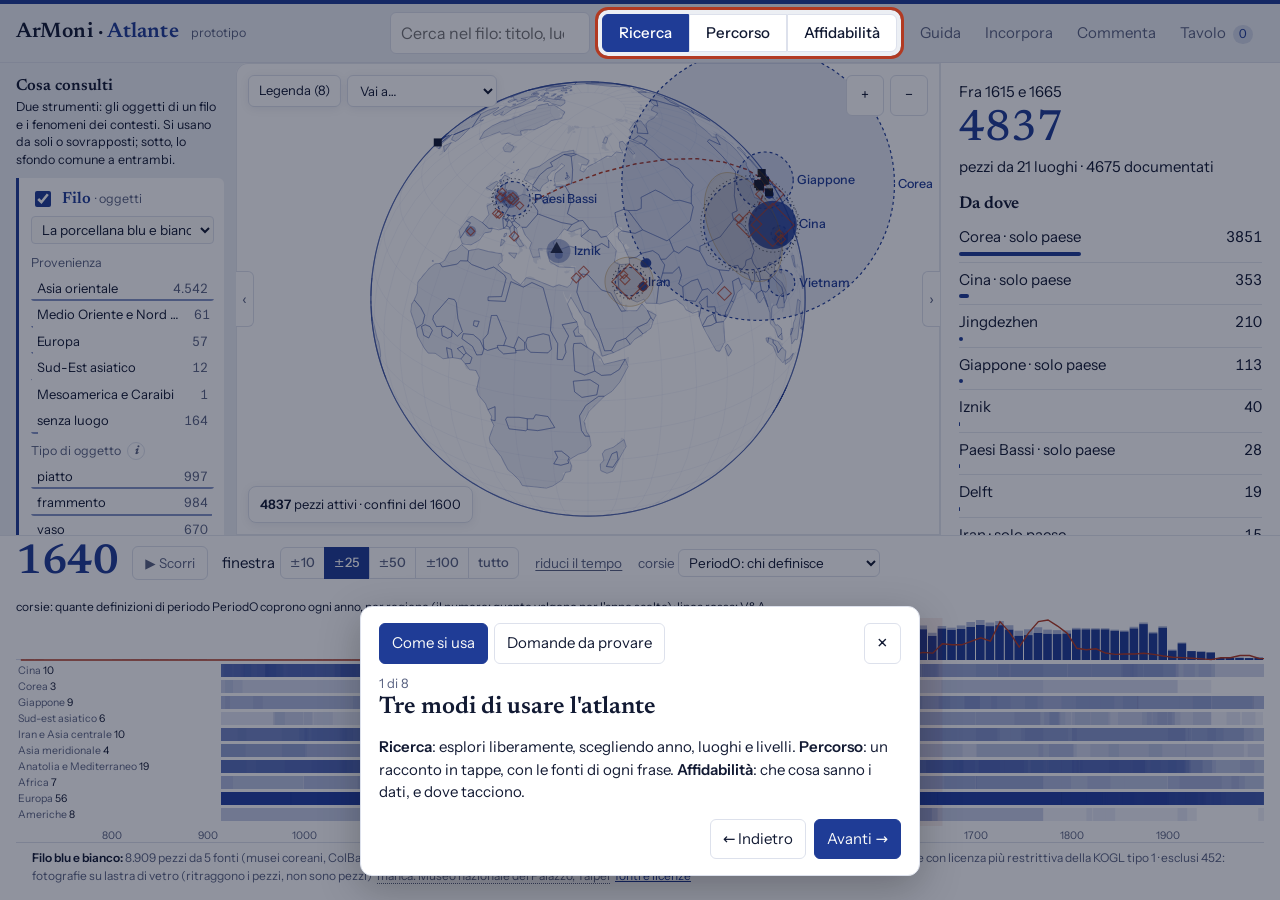
==== commit b4e22c91: "Atlante: più tavoli, salvataggio su file e link del tavolo - più tavoli con un nome per ogni filo (n" ====
--- a/atlante/web/index.html
+++ b/atlante/web/index.html
@@ -68,6 +68,9 @@
 .card .num{font-family:Newsreader,serif;color:var(--fe);font-size:16px}
 .card .cb{padding:7px 9px}.card textarea{width:100%;border:1px solid var(--line);border-radius:4px;background:transparent;font-size:13px;min-height:44px;resize:vertical}
 .card .x{margin-left:auto;min-height:28px;padding:0 8px}
+#tavolo .hd{flex-wrap:wrap;row-gap:6px}.tavgr{display:flex;gap:4px;align-items:center}.tavgr button,#tavclear,#tavclose{min-height:32px;padding:4px 10px;font-size:13px}
+#tavsel{min-height:32px;font-size:13.5px;padding:3px 6px;border:1px solid var(--line);border-radius:6px;background:var(--panel);max-width:200px}
+#tavstato{flex-basis:100%;margin:0;font-size:12.5px}.card.manca{opacity:.75;border-style:dashed}
 .card .tt{display:-webkit-box;-webkit-line-clamp:2;-webkit-box-orient:vertical;overflow:hidden;font-family:Newsreader,Georgia,serif;font-size:15px;line-height:1.2;font-weight:600}
 .card .tags{display:flex;flex-wrap:wrap;gap:4px;margin-bottom:6px}.card .tag{font-size:11px;margin:0}
 .card dl{display:grid;grid-template-columns:auto 1fr;gap:2px 8px;margin:0 0 7px;font-size:12.5px;line-height:1.35}
@@ -364,8 +367,12 @@
 </div>
 
 <section id="tavolo" aria-label="Tavolo">
- <div class="hd"><h3>Tavolo</h3><span class="sub">accosta pezzi di luoghi ed epoche diverse; trascina, annota, copia</span><span class="sp" style="flex:1"></span>
-  <button id="tavcopy">Copia elenco</button><button id="tavclear">Svuota</button><button id="tavclose">Chiudi</button></div>
+ <div class="hd"><h3>Tavolo</h3>
+  <div class="tavgr" role="group" aria-label="I tuoi tavoli"><select id="tavsel" aria-label="Quale tavolo"></select><button id="tavnew">Nuovo</button><button id="tavren">Rinomina</button><button id="tavdel">Elimina</button></div>
+  <span class="sp" style="flex:1"></span>
+  <div class="tavgr" role="group" aria-label="Salvare e condividere"><button id="tavsave">Salva su file</button><button id="tavopen">Apri da file</button><input type="file" id="tavfile" accept=".json,application/json" hidden><button id="tavlink">Link del tavolo</button><button id="tavcopy">Copia elenco</button></div>
+  <button id="tavclear">Svuota</button><button id="tavclose">Chiudi</button>
+  <p class="sub" id="tavstato" role="status" aria-live="polite"></p></div>
  <svg id="tavax"></svg>
  <div id="board"></div>
 </section>
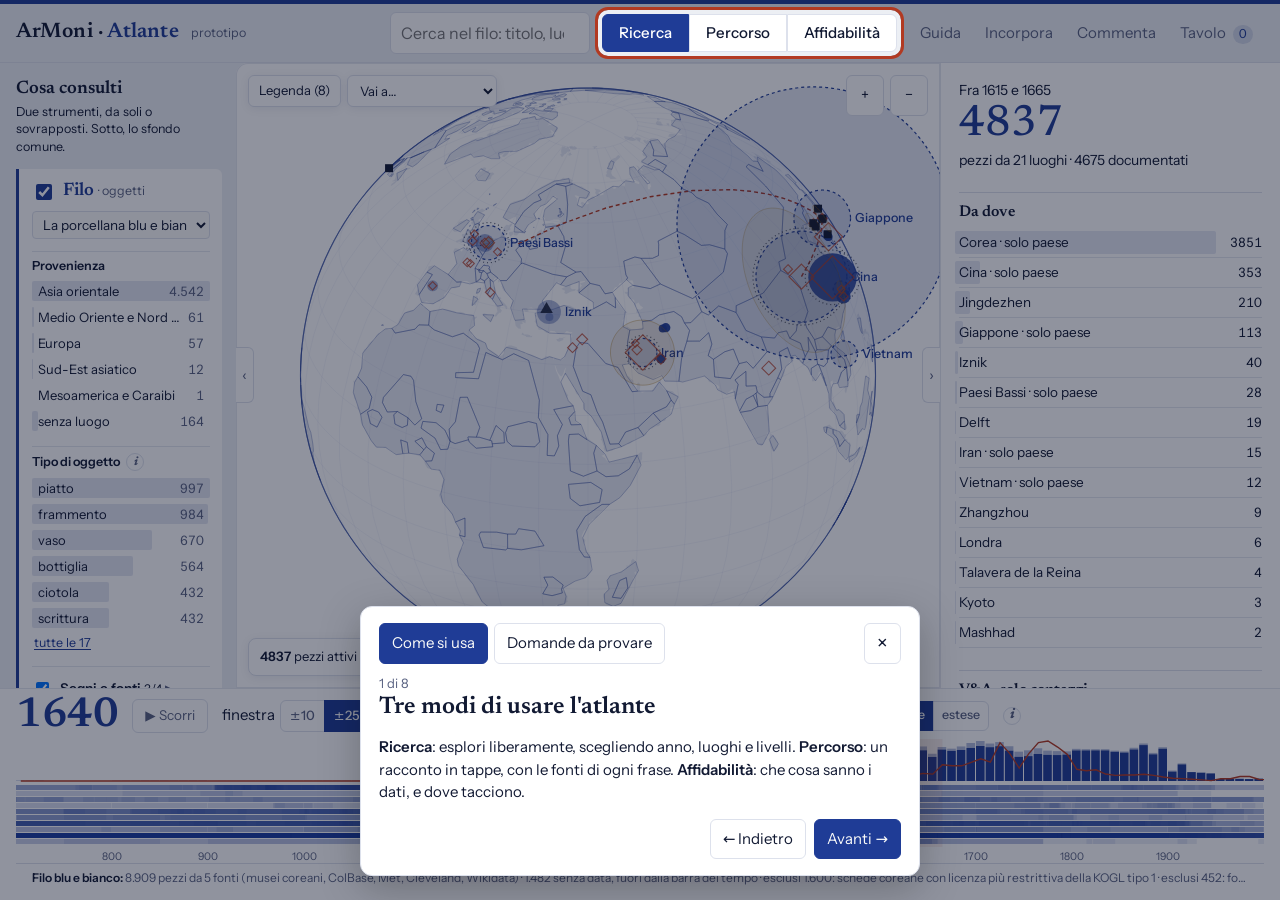
==== commit 9783d321: "Atlante: pannelli più leggibili, corsie del tempo compatte - tre livelli visivi nei pannelli: titolo" ====
--- a/atlante/web/index.html
+++ b/atlante/web/index.html
@@ -269,6 +269,50 @@
 #guida .gd-dom button{text-align:left;padding:10px 12px}
 #guida .gd-dom button:hover{border-color:var(--co)}
 @media(prefers-reduced-motion:reduce){#guida .gd-luce{transition:none}}
+
+/* ---------- leggibilità dei pannelli: tre livelli visivi (titolo di strumento, titolo di sezione, voce) ---------- */
+#lay{padding:16px 14px 20px 16px}
+#lay>h3:first-child{font:600 18px/1.2 Newsreader,Georgia,serif;color:var(--ink);margin:0}
+#lay .intro{font-size:12.5px;margin:2px 0 14px;line-height:1.4}
+.strum{padding:12px 12px 8px 13px;margin:0 0 16px}
+.shead{margin-bottom:8px}.shead h4{font-size:18px}
+.faccette{margin:4px 0 6px}.faccette>div{margin-bottom:12px}
+.fh{font:600 12.5px/1.3 "Instrument Sans",system-ui,sans-serif;color:var(--ink);margin:0 0 4px;padding-top:6px;border-top:1px solid var(--riga)}
+.fv{display:grid;grid-template-columns:minmax(0,1fr) auto;align-items:center;padding:3px 6px;margin:0;min-height:26px;font-size:13px;line-height:1.25}
+.fv .fb{top:3px;bottom:3px;height:auto;left:0;opacity:.13;border-radius:2px;z-index:0}
+.fv .fl,.fv .fn{position:relative;z-index:1}
+.fv.on .fb{opacity:.28}
+.grp{border-top:1px solid var(--riga);padding:6px 0}
+.ghead b{font-size:13.5px;font-weight:600}.ghead button{white-space:nowrap}.ghead .sub{font-size:12px}
+.chk{font-size:13.5px;line-height:1.3;padding:3px 0}
+#lay>h3:not(:first-child){font:600 15px/1.2 Newsreader,Georgia,serif;color:var(--ink);margin:18px 0 6px;padding-top:12px;border-top:1px solid var(--line)}
+#lay .gbody h3{font:600 12px/1.3 "Instrument Sans",system-ui,sans-serif;color:var(--mute);margin:10px 0 2px;border:0;padding:0}
+/* pannello destro */
+#ctx{padding:18px 18px 28px;font-size:14px}
+#ctx h2{font-size:22px;line-height:1.15}
+#ctx h3.sez{font-size:15.5px;margin:22px 0 6px;padding-top:12px;border-top:1px solid var(--line)}
+#ctx .big{margin:2px 0 4px!important}
+#ctx>.sub,#ctx>div>.sub{line-height:1.4}
+.row{display:flex;align-items:center;gap:10px;padding:5px 0;min-height:30px;font-size:13.5px;line-height:1.25;position:relative}
+.row>span:first-child{position:relative;flex:1;min-width:0;z-index:0}
+.row .bar:not(.lac){position:absolute;left:-4px;top:-3px;bottom:-3px;height:auto;margin:0;border-radius:2px;opacity:.12;z-index:-1;max-width:calc(100% + 4px)}
+.row .bar.ctxbar{opacity:.18}
+.row .bar.lac{height:2px;margin-top:3px}
+.row .n{font-size:13px;color:var(--ink)}
+#ctx .k{font-size:12px;margin-top:12px;color:var(--mute)}#ctx .v{font-size:14.5px;line-height:1.4;margin-top:2px}
+#ctx .chi{font-size:12px;color:var(--mute);margin:10px 0 0;line-height:1.6}
+details.leggi{margin-top:20px;border-top:1px solid var(--line);padding-top:10px}
+details.leggi summary{cursor:pointer;font:600 14px/1.3 Newsreader,Georgia,serif;color:var(--ink)}
+details.leggi summary .sub{font:400 12px "Instrument Sans",sans-serif;margin-left:4px}
+details.leggi[open] summary{margin-bottom:6px}
+.cerca{font-size:13.5px;line-height:1.4}
+/* barra del tempo più bassa */
+.corsieh button{min-height:30px;padding:3px 8px;font-size:12.5px;border-radius:0;margin-left:-1px}
+.corsieh button:first-child{border-radius:6px 0 0 6px}.corsieh button:last-child{border-radius:0 6px 6px 0}
+#tlinfo{flex-basis:100%;font-size:12px}
+.tlbar{row-gap:6px}
+#cop{white-space:nowrap;overflow:hidden;text-overflow:ellipsis;cursor:pointer;padding:5px 16px 6px}#cop.aperta{white-space:normal}
+.shead h4{white-space:nowrap;overflow:hidden;text-overflow:ellipsis}
 </style>
 </head>
 <body data-strumento="atlante">
@@ -292,7 +336,7 @@
 
  <aside id="lay" aria-label="Strumenti e livelli">
   <h3>Cosa consulti</h3>
-  <p class="sub" style="margin:0 0 10px">Due strumenti: gli oggetti di un filo e i fenomeni dei contesti. Si usano da soli o sovrapposti; sotto, lo sfondo comune a entrambi.</p>
+  <p class="sub intro">Due strumenti, da soli o sovrapposti. Sotto, lo sfondo comune.</p>
   <section class="strum s-filo" aria-labelledby="t-filo">
    <div class="shead"><input type="checkbox" data-l="opere" checked aria-label="Mostra o nascondi gli oggetti del filo"><h4 id="t-filo">Filo <span class="sub">· oggetti</span></h4></div>
    <select id="filo" aria-label="Quale filo"><option value="blu">La porcellana blu e bianca nel mondo</option><option value="lacca">La lacca nel mondo</option><option value="confronto">Confronto: blu e bianco e lacca</option></select>
@@ -329,11 +373,11 @@
   </div>
   </section>
   <section class="strum s-ctx" aria-labelledby="t-ctx">
-   <div class="shead"><input type="checkbox" data-l="contesti" aria-label="Mostra o nascondi i contesti"><h4 id="t-ctx">Contesti <span class="sub">· fenomeni</span></h4><button class="info" data-infoper="ctx-nota" aria-expanded="false" aria-label="Che cosa sono i contesti">i</button></div>
+   <div class="shead"><input type="checkbox" data-l="contesti" aria-label="Mostra o nascondi i contesti"><h4 id="t-ctx">Contesti</h4><button class="info" data-infoper="ctx-nota" aria-expanded="false" aria-label="Che cosa sono i contesti">i</button></div>
    <p class="sub nota" id="ctx-nota" hidden style="margin:2px 0 8px">Quadrati e nomi in corsivo, verdi. Dove e quando nascono, lo Stato di allora e il nome di oggi. Sovrapposti a un filo servono ad accostare: non legano nulla agli oggetti. Senza filo, sono una ricerca a sé.</p>
   <div class="sub" style="margin:0 0 8px;display:flex;flex-wrap:wrap;gap:2px 10px">tipi: <label><input type="checkbox" data-ct="movimento" checked> movimenti</label><label><input type="checkbox" data-ct="scuola" checked> scuole</label><label><input type="checkbox" data-ct="stile" checked> stili</label><label><input type="checkbox" data-ct="periodizzazione" checked> dinastie</label></div>
    <div class="faccette"><div id="fac-ctx"></div></div>
-  <p class="sub" style="margin:4px 0 6px"><a href="relazioni.html">Le relazioni come grafo</a>: tutte quelle dichiarate da Wikidata, in una pagina a sé.</p>
+  <p class="sub" style="margin:4px 0 6px;font-size:12.5px;line-height:1.4"><a href="relazioni.html">Le relazioni come grafo</a>: tutte quelle dichiarate da Wikidata, in una pagina a sé.</p>
   <label class="chk"><input type="checkbox" data-l="relazioni"><span>Relazioni dichiarate (puntini)<small>influenzato da, parte di, segue, sostituisce: solo quelle scritte su Wikidata, fra voci attive nella finestra. Mai dedotte dalla vicinanza</small></span></label>
   </section>
   <h3>Sfondo comune</h3>
@@ -357,9 +401,10 @@
    <span class="yr" id="yr">1640</span>
    <button id="play" aria-pressed="false">▶ Scorri</button>
    <div class="seg finestra" role="group" aria-label="Finestra di tempo"><span class="sub">finestra</span><button data-win="10">±10</button><button data-win="25">±25</button><button data-win="50">±50</button><button data-win="100">±100</button><button data-win="tutto">tutto</button></div><select id="win" hidden aria-hidden="true"><option>10</option><option selected>25</option><option>50</option><option>100</option></select>
-   <button id="riduci-tl" class="lnk" aria-pressed="false">riduci il tempo</button>
+
    <label>corsie <select id="corsie"><option value="periodo">PeriodO: chi definisce</option><option value="wikidata">Wikidata: dinastie</option><option value="contesti">Wikidata: fenomeni artistici</option></select></label>
-   <span class="sub" id="tlinfo"></span>
+   <div class="seg corsieh" role="group" aria-label="Altezza delle corsie"><button data-cors="nascoste">nascoste</button><button data-cors="compatte">compatte</button><button data-cors="estese">estese</button></div><button class="info" id="tlinfobtn" aria-expanded="false" aria-controls="tlinfo" aria-label="Come leggere la barra del tempo">i</button>
+   <span class="sub" id="tlinfo" hidden></span>
   </div>
   <svg id="tls" role="slider" aria-label="Anno" tabindex="0"></svg>
   <div id="cop" role="status" aria-label="Copertura dei dati"></div>
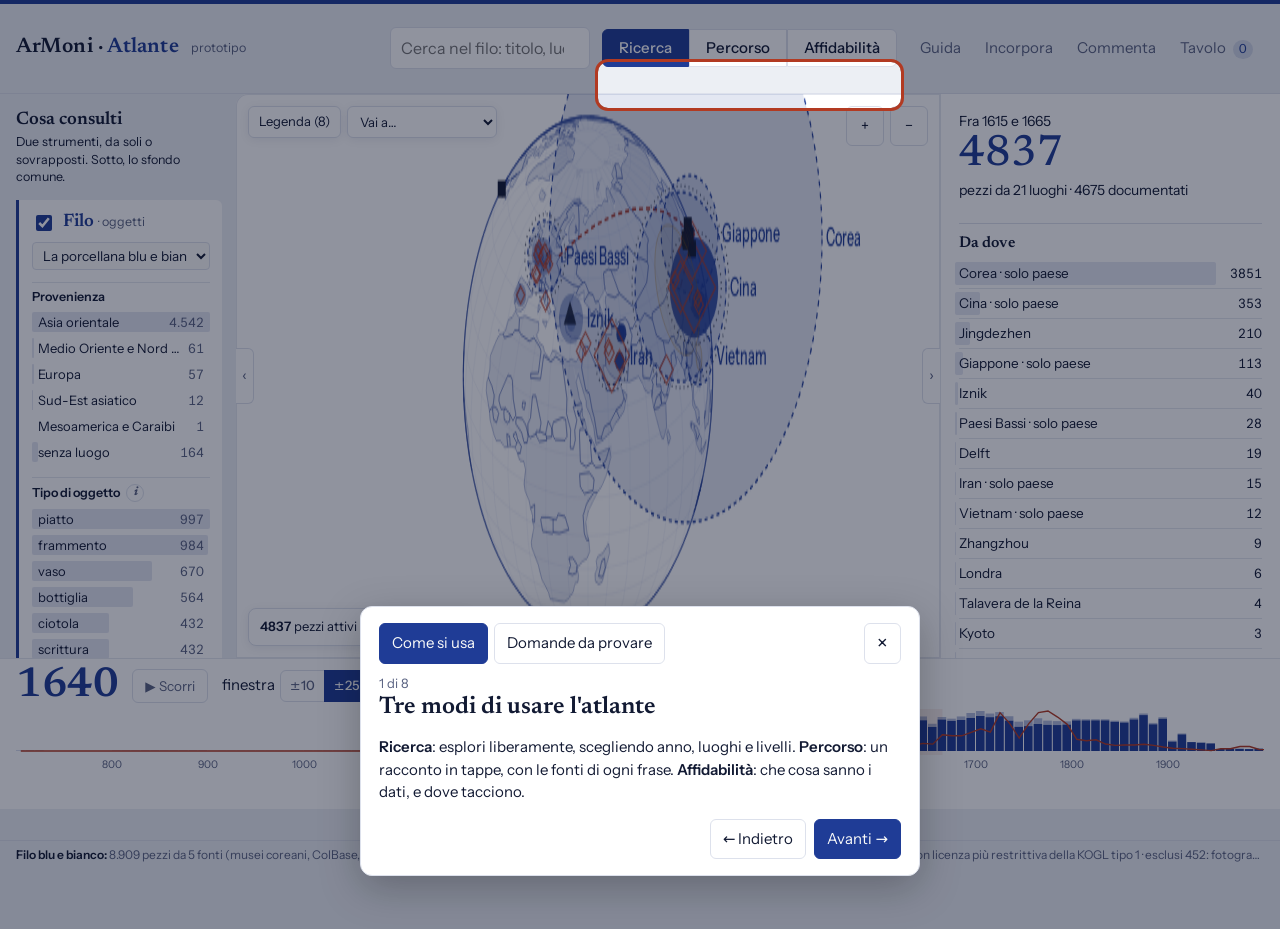
==== commit 7fd533d4: "Atlante: periodi come strato, pagina che scorre - la barra del tempo mostra solo il filo (istogramma" ====
--- a/atlante/web/index.html
+++ b/atlante/web/index.html
@@ -91,7 +91,7 @@
 .qt td small{display:block;color:var(--mute);font-size:11px}
 .qsel{display:flex;gap:0;margin-top:12px;flex-wrap:wrap}.qsel button{border-radius:0}.qsel button:first-child{border-radius:6px 0 0 6px}.qsel button:last-child{border-radius:0 6px 6px 0}
 /* percorso */
-body.percorso .app{grid-template:"top top" auto "map nar" minmax(0,1fr) "tl tl" auto/minmax(0,1fr) 400px}
+body.percorso .app{grid-template:"top top" auto "map nar" minmax(0,1fr) "tl tl" auto "per per" auto/minmax(0,1fr) 400px}
 body.percorso #lay,body.percorso #ctx,body.percorso #q,body.percorso #tavbtn{display:none}
 #nar{grid-area:nar;display:none;border-left:1px solid var(--line);padding:22px;overflow:auto}
 body.percorso #nar{display:block}
@@ -313,6 +313,25 @@
 .tlbar{row-gap:6px}
 #cop{white-space:nowrap;overflow:hidden;text-overflow:ellipsis;cursor:pointer;padding:5px 16px 6px}#cop.aperta{white-space:normal}
 .shead h4{white-space:nowrap;overflow:hidden;text-overflow:ellipsis}
+
+/* ---------- pagina che scorre: prima schermata = globo, pannelli e tempo; sotto, i periodi e la copertura ---------- */
+@media(min-width:901px){
+ body.ricerca{overflow:auto}
+ body.ricerca .app{height:auto;min-height:100vh;grid-template:"top top top" auto "lay map ctx" calc(100vh - var(--hh,60px) - var(--th,118px)) "tl tl tl" auto "per per per" auto "cop cop cop" auto/236px minmax(0,1fr) 340px}
+ body.ricerca.senza-lay .app{grid-template-columns:0 minmax(0,1fr) 340px}body.ricerca.senza-ctx .app{grid-template-columns:236px minmax(0,1fr) 0}body.ricerca.senza-lay.senza-ctx .app{grid-template-columns:0 minmax(0,1fr) 0}
+ body.ricerca header{position:sticky;top:0;z-index:25}
+ body.ricerca #tl{position:sticky;top:var(--hh,60px);z-index:24}
+}
+#periodi{grid-area:per;padding:14px 16px 18px;border-top:1px solid var(--line);background:var(--bg)}
+.perhd{display:flex;align-items:baseline;gap:10px;flex-wrap:wrap}.perhd h3{font-size:17px}
+.perhd select{font-size:13px;padding:3px 6px;border:1px solid var(--line);border-radius:6px;background:var(--panel);margin-left:4px}
+#per-leg{margin:4px 0 10px;font-size:12.5px;max-width:80ch}
+#tlc{width:100%;display:block;cursor:pointer;user-select:none}
+#tlctip{position:absolute;max-width:260px;background:var(--panel);border:1px solid var(--line);border-radius:6px;padding:6px 9px;font-size:12.5px;line-height:1.4;pointer-events:none;box-shadow:0 2px 10px rgb(16 28 70 / .1);z-index:5}
+footer#cop{grid-area:cop;border-top:1px solid var(--line)}
+body.qualita #periodi,body.percorso footer#cop,body.qualita footer#cop,body.incorpora #periodi{display:none!important}
+.ghead>input{flex:none;width:16px;height:16px}
+body.percorso .lato,body.qualita .lato{display:none}
 </style>
 </head>
 <body data-strumento="atlante">
@@ -382,6 +401,7 @@
   </section>
   <h3>Sfondo comune</h3>
   <label class="chk"><input type="checkbox" data-l="confini" checked><span>Confini storici<small>A. Ourednik, historical-basemaps (GPL-3.0), istantanea più vicina all'anno</small></span></label>
+  <label class="chk"><input type="checkbox" data-l="periodi"><span>Periodi<small>dinastie e periodi storici di ogni area, sotto la barra del tempo; si può scegliere la fonte (Wikidata, PeriodO, i contesti)</small></span></label>
   <label class="chk"><input type="checkbox" data-l="silenzio"><span>Silenzio delle fonti<small>quanto il dato è vago, e dove tace</small></span></label>
   <h3>Vista</h3>
   <div class="seg"><button id="p-globo" aria-pressed="true">Globo</button><button id="p-piano" aria-pressed="false">Piano</button></div>
@@ -402,13 +422,18 @@
    <button id="play" aria-pressed="false">▶ Scorri</button>
    <div class="seg finestra" role="group" aria-label="Finestra di tempo"><span class="sub">finestra</span><button data-win="10">±10</button><button data-win="25">±25</button><button data-win="50">±50</button><button data-win="100">±100</button><button data-win="tutto">tutto</button></div><select id="win" hidden aria-hidden="true"><option>10</option><option selected>25</option><option>50</option><option>100</option></select>
 
-   <label>corsie <select id="corsie"><option value="periodo">PeriodO: chi definisce</option><option value="wikidata">Wikidata: dinastie</option><option value="contesti">Wikidata: fenomeni artistici</option></select></label>
-   <div class="seg corsieh" role="group" aria-label="Altezza delle corsie"><button data-cors="nascoste">nascoste</button><button data-cors="compatte">compatte</button><button data-cors="estese">estese</button></div><button class="info" id="tlinfobtn" aria-expanded="false" aria-controls="tlinfo" aria-label="Come leggere la barra del tempo">i</button>
+
+<button class="info" id="tlinfobtn" aria-expanded="false" aria-controls="tlinfo" aria-label="Come leggere la barra del tempo">i</button>
    <span class="sub" id="tlinfo" hidden></span>
   </div>
   <svg id="tls" role="slider" aria-label="Anno" tabindex="0"></svg>
-  <div id="cop" role="status" aria-label="Copertura dei dati"></div>
  </section>
+ <section id="periodi" aria-labelledby="per-titolo" hidden>
+  <div class="perhd"><h3 id="per-titolo">Periodi</h3><span class="sub" id="per-fonte"></span><span class="sp" style="flex:1"></span><label class="sub">mostra <select id="corsie" aria-label="Quale periodizzazione"><option value="wikidata">dinastie e periodi (Wikidata)</option><option value="periodo">quanto è nominato il tempo (PeriodO)</option><option value="contesti">Wikidata: fenomeni artistici</option></select></label></div>
+  <p class="sub" id="per-leg"></p>
+  <div style="position:relative"><svg id="tlc" aria-hidden="true"></svg><div id="tlctip" hidden></div></div>
+ </section>
+ <footer id="cop" role="status" aria-label="Copertura dei dati"></footer>
 </div>
 
 <section id="tavolo" aria-label="Tavolo">
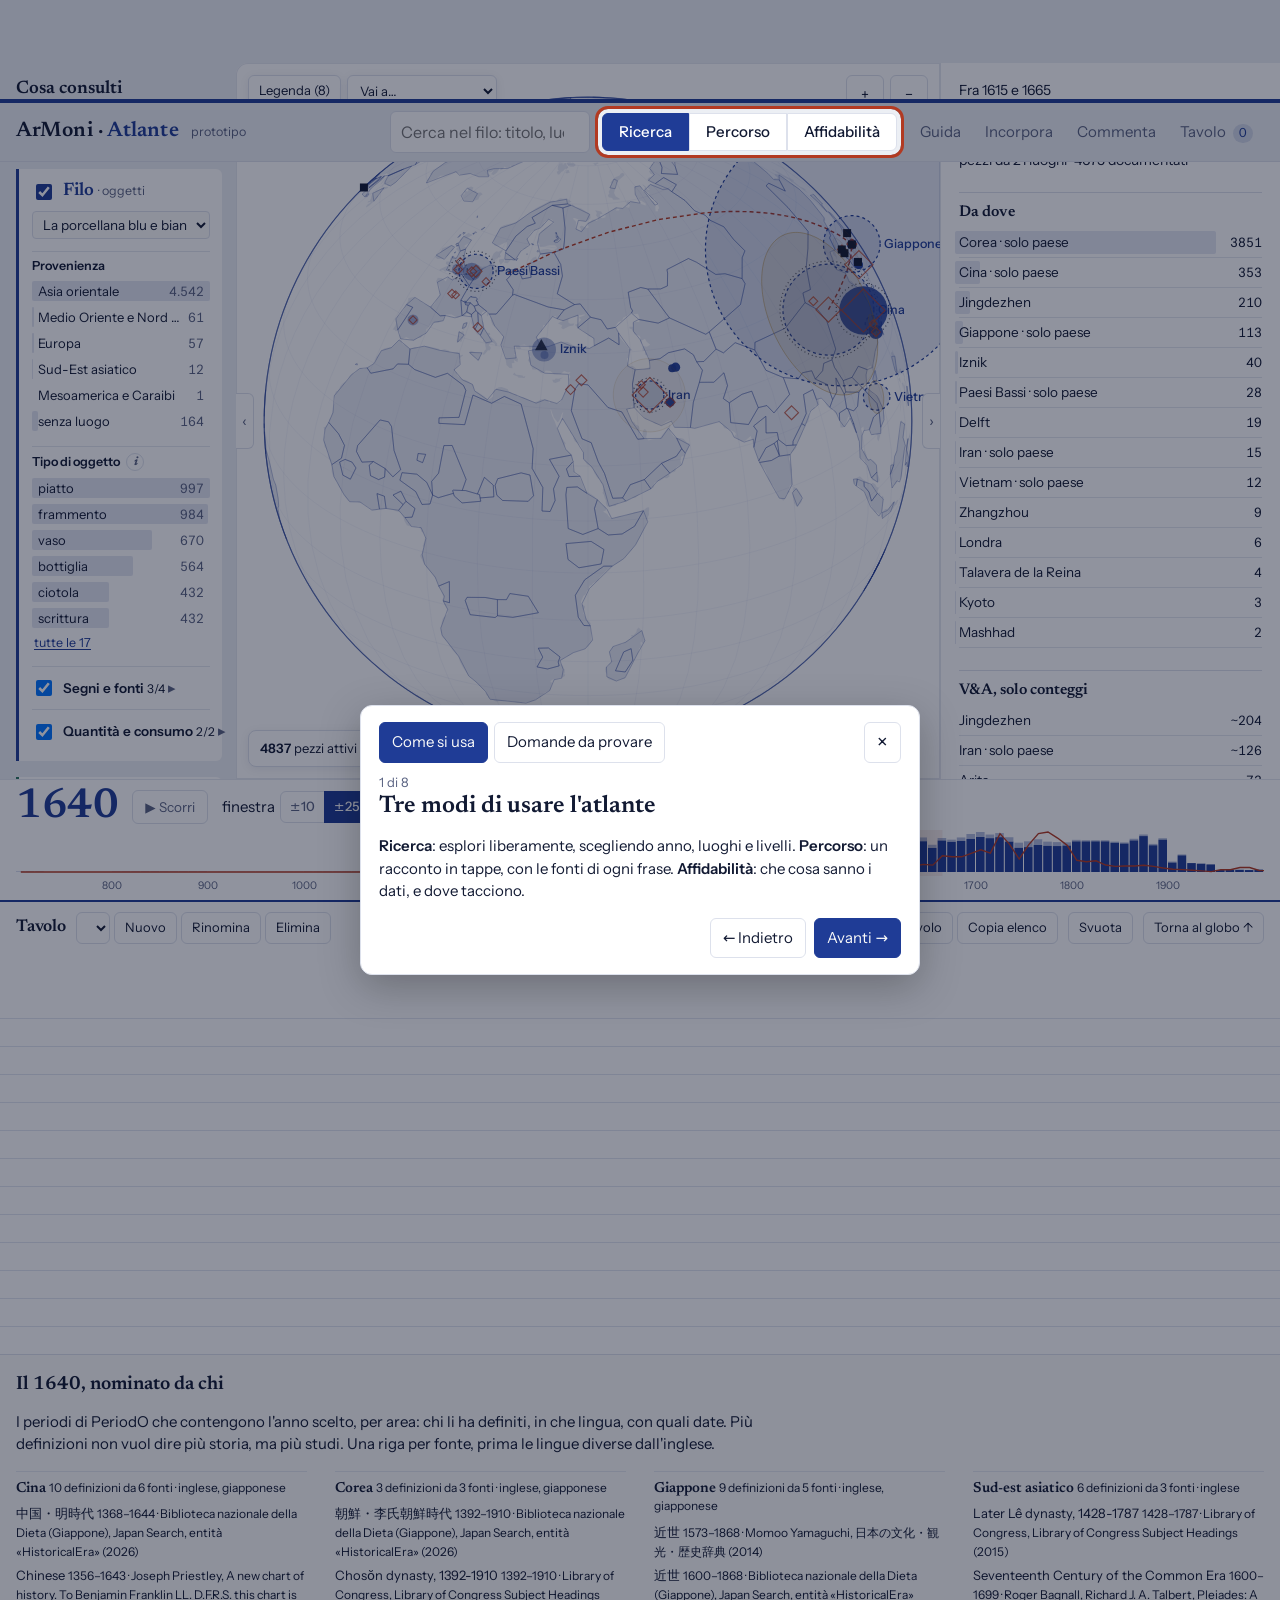
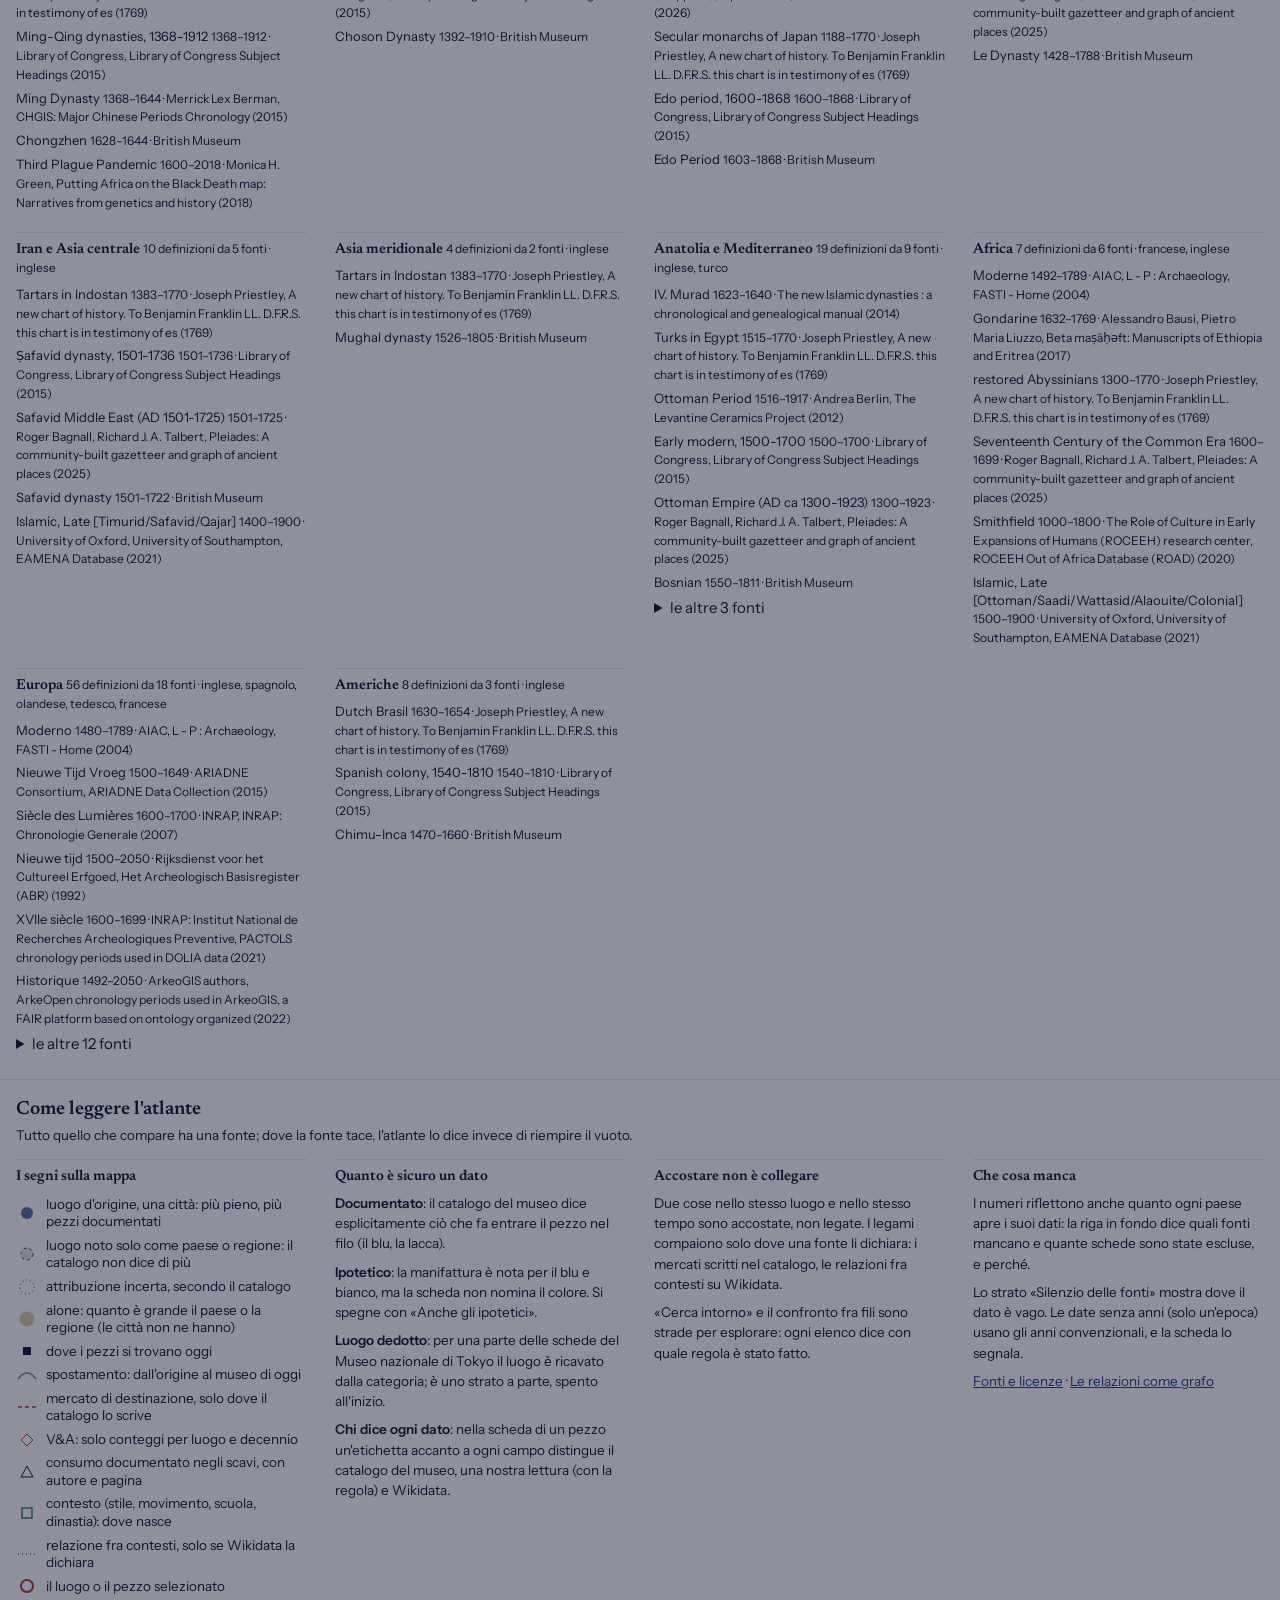
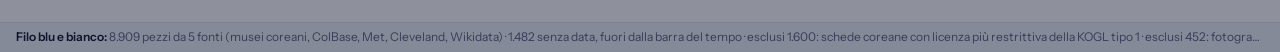
==== commit dbe5ba52: "Atlante: tavolo, «nominato da chi» e «come leggere» come sezioni della pagina - il tavolo non è più " ====
--- a/atlante/web/index.html
+++ b/atlante/web/index.html
@@ -332,6 +332,24 @@
 body.qualita #periodi,body.percorso footer#cop,body.qualita footer#cop,body.incorpora #periodi{display:none!important}
 .ghead>input{flex:none;width:16px;height:16px}
 body.percorso .lato,body.qualita .lato{display:none}
+
+/* ---------- sotto la piega: tavolo, l'anno nominato da chi, come leggere ---------- */
+@media(min-width:901px){
+ body.ricerca .app{grid-template:"top top top" auto "lay map ctx" calc(100vh - var(--hh,60px) - var(--th,118px)) "tl tl tl" auto "per per per" auto "tav tav tav" auto "nom nom nom" auto "leg leg leg" auto "cop cop cop" auto/236px minmax(0,1fr) 340px}
+}
+body.ricerca #tavolo{grid-area:tav;position:static;transform:none;visibility:visible;height:auto;transition:none;z-index:auto;border-top:2px solid var(--co);display:grid;grid-template-rows:auto auto auto}
+body.ricerca #board{min-height:340px;overflow:visible}
+body:not(.ricerca) #tavolo,body:not(.ricerca) #nominato,body:not(.ricerca) #leggi{display:none}
+#nominato,#leggi{grid-area:nom;padding:20px 16px 24px;border-top:1px solid var(--line);background:var(--bg)}
+#leggi{grid-area:leg}
+#nominato h3,#leggi h3{font-size:19px;margin:0 0 4px}
+#nominato .colonne,#leggi .colonne{display:grid;grid-template-columns:repeat(auto-fill,minmax(280px,1fr));gap:16px 28px;margin-top:14px}
+#nominato h4,#leggi h4{font:600 14.5px/1.3 Newsreader,Georgia,serif;margin:0 0 6px;padding-top:8px;border-top:1px solid var(--riga)}
+#nominato .def{font-size:13px;line-height:1.4;margin:0 0 5px}#nominato .def .sub{font-size:12px}
+#leggi .lv{font-size:13.5px;padding:3px 0}#leggi p{font-size:13.5px;line-height:1.5;margin:0 0 8px;max-width:70ch}
+.giu{display:inline-block;margin-top:14px;font-size:13px}
+#tavolo,#periodi,#nominato,#leggi,footer#cop{scroll-margin-top:calc(var(--hh,60px) + var(--th,118px) + 8px)}
+@media(max-width:900px){#periodi,#tavolo,#nominato,#leggi,footer#cop{grid-area:auto!important;grid-column:1/-1!important}}
 </style>
 </head>
 <body data-strumento="atlante">
@@ -433,19 +451,22 @@
   <p class="sub" id="per-leg"></p>
   <div style="position:relative"><svg id="tlc" aria-hidden="true"></svg><div id="tlctip" hidden></div></div>
  </section>
- <footer id="cop" role="status" aria-label="Copertura dei dati"></footer>
-</div>
-
-<section id="tavolo" aria-label="Tavolo">
+ <section id="tavolo" aria-label="Tavolo">
  <div class="hd"><h3>Tavolo</h3>
   <div class="tavgr" role="group" aria-label="I tuoi tavoli"><select id="tavsel" aria-label="Quale tavolo"></select><button id="tavnew">Nuovo</button><button id="tavren">Rinomina</button><button id="tavdel">Elimina</button></div>
   <span class="sp" style="flex:1"></span>
   <div class="tavgr" role="group" aria-label="Salvare e condividere"><button id="tavsave">Salva su file</button><button id="tavopen">Apri da file</button><input type="file" id="tavfile" accept=".json,application/json" hidden><button id="tavlink">Link del tavolo</button><button id="tavcopy">Copia elenco</button></div>
-  <button id="tavclear">Svuota</button><button id="tavclose">Chiudi</button>
+  <button id="tavclear">Svuota</button><button id="tavclose">Torna al globo ↑</button>
   <p class="sub" id="tavstato" role="status" aria-live="polite"></p></div>
  <svg id="tavax"></svg>
  <div id="board"></div>
 </section>
+ <section id="nominato" aria-labelledby="nom-t"></section>
+ <section id="leggi" aria-labelledby="leggi-t"></section>
+ <footer id="cop" role="status" aria-label="Copertura dei dati"></footer>
+</div>
+
+
 
 <dialog id="inc-dlg" aria-labelledby="inc-t">
  <h2 id="inc-t">Incorpora questa vista</h2>
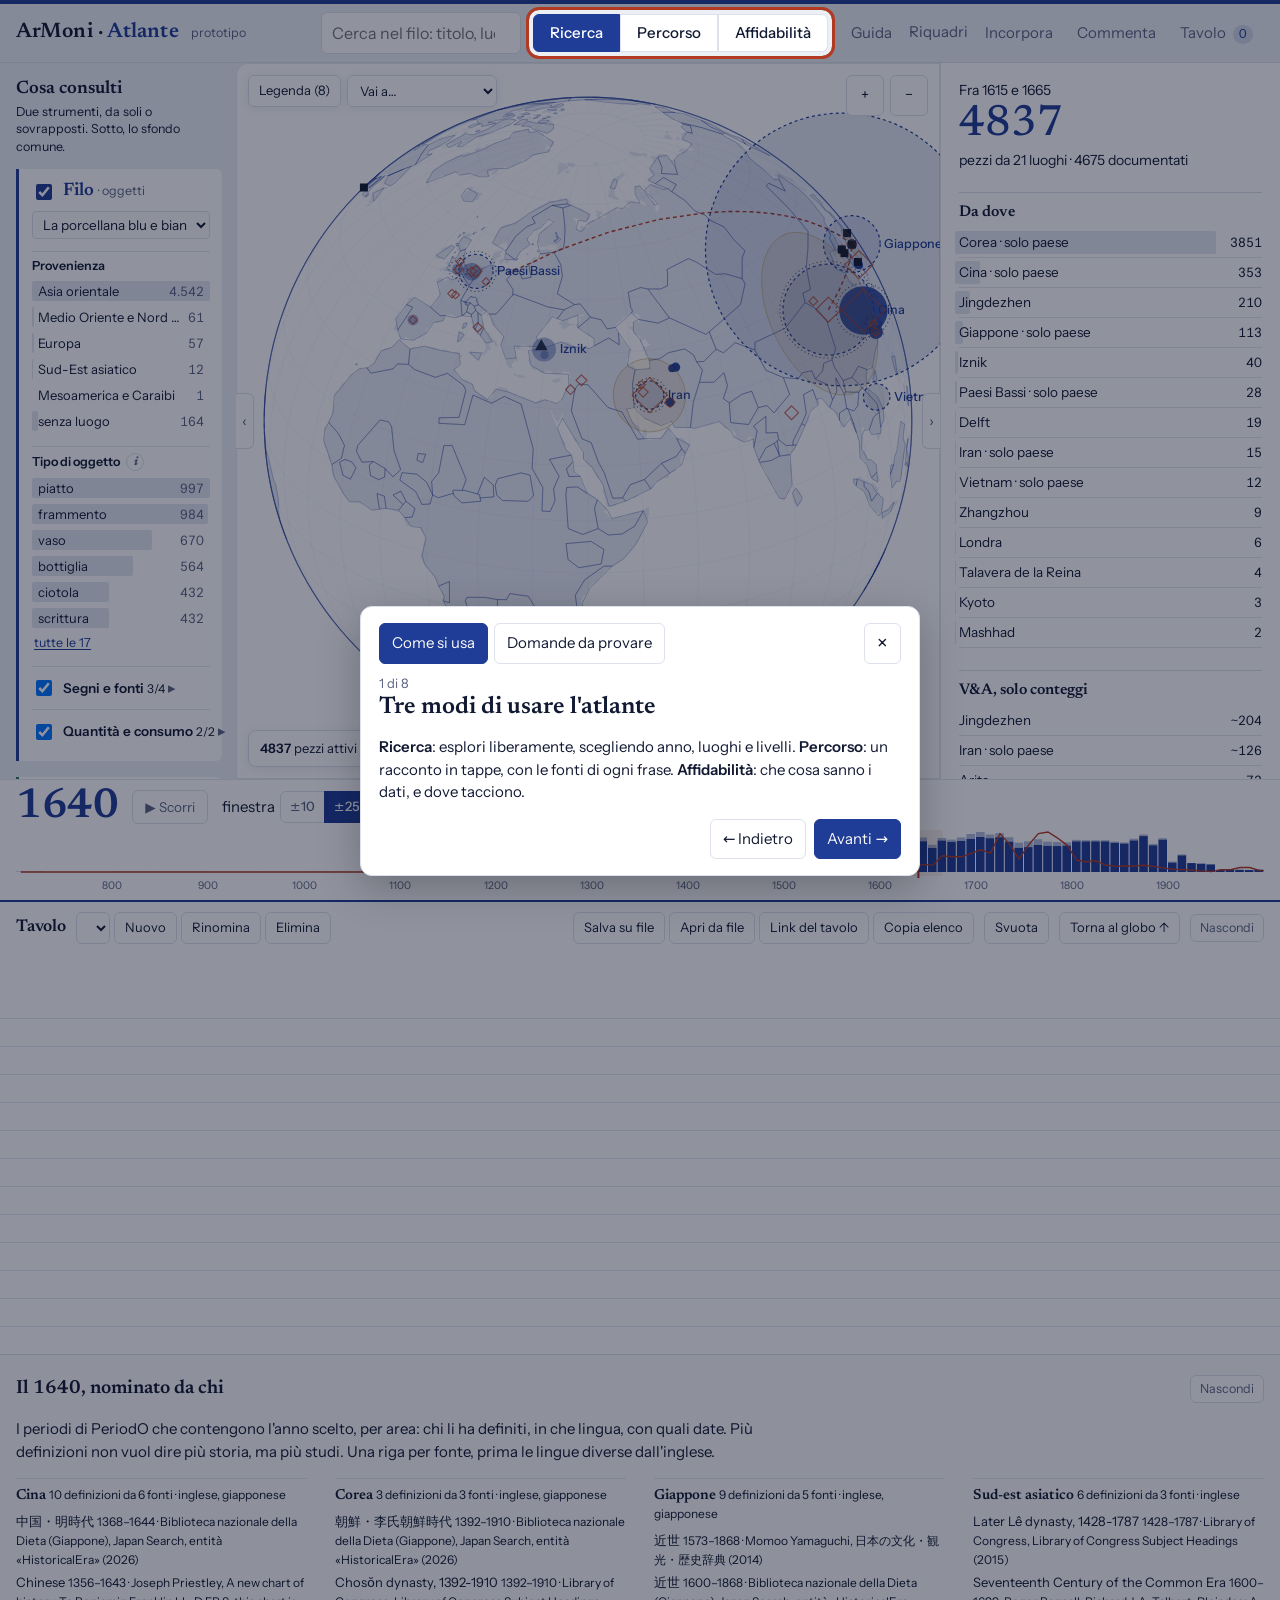
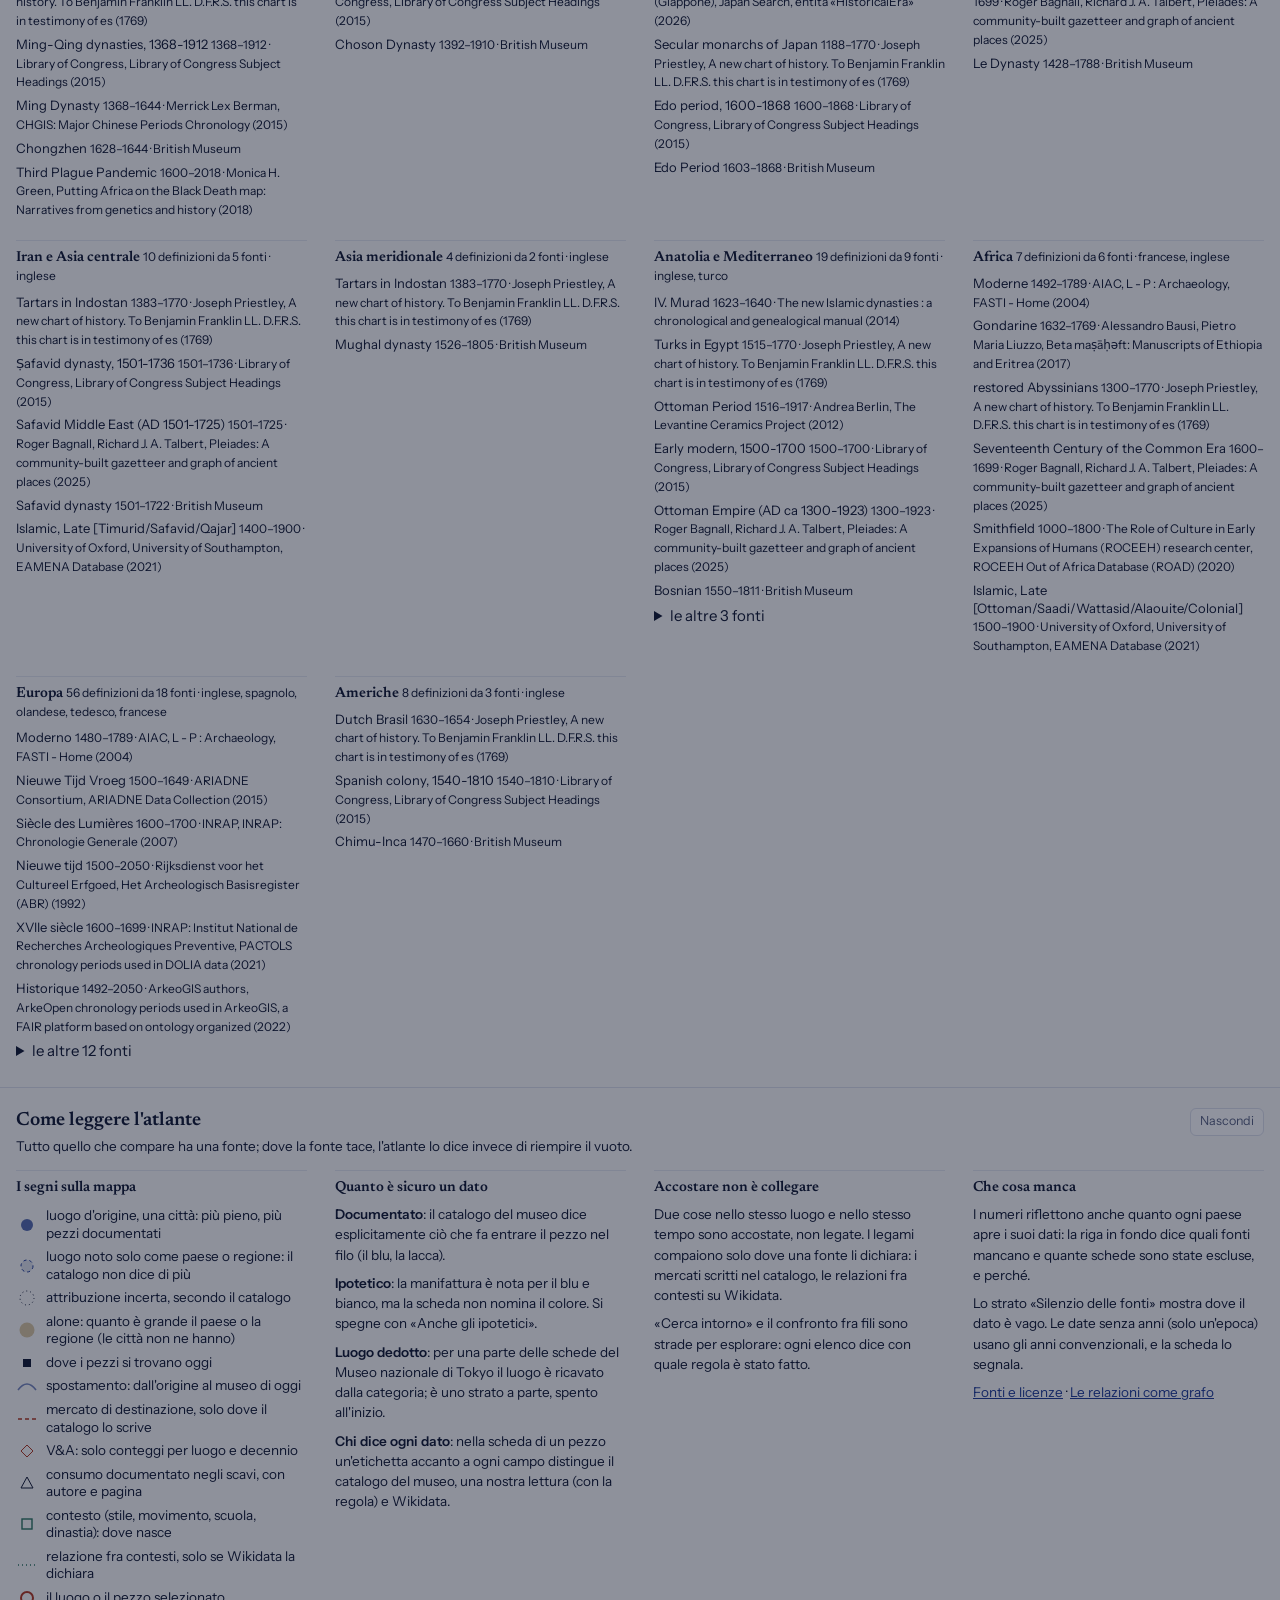
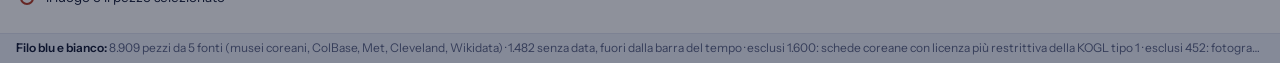
==== commit fea0754d: "Atlante: ogni riquadro si può nascondere - menu «Riquadri» nell'intestazione: pannelli laterali, bar" ====
--- a/atlante/web/index.html
+++ b/atlante/web/index.html
@@ -350,6 +350,16 @@
 .giu{display:inline-block;margin-top:14px;font-size:13px}
 #tavolo,#periodi,#nominato,#leggi,footer#cop{scroll-margin-top:calc(var(--hh,60px) + var(--th,118px) + 8px)}
 @media(max-width:900px){#periodi,#tavolo,#nominato,#leggi,footer#cop{grid-area:auto!important;grid-column:1/-1!important}}
+
+/* riquadri nascosti */
+body.senza-tl #tl,body.senza-ov #leg,body.senza-chip #chip,body.senza-tav #tavolo,body.senza-nom #nominato,body.senza-leg #leggi,body.senza-cop footer#cop{display:none!important}
+body.senza-tl{--th:0px!important}
+details.riq{position:relative}details.riq summary{list-style:none;cursor:pointer;color:var(--mute);padding:8px 4px}details.riq summary::-webkit-details-marker{display:none}
+details.riq[open] summary{color:var(--co)}
+.riqpop{position:absolute;right:0;top:calc(100% + 6px);width:300px;background:var(--panel);border:1px solid var(--line);border-radius:8px;padding:12px 14px;box-shadow:0 6px 24px rgb(16 28 70 / .14);z-index:40}
+.riqpop>p{margin:0 0 6px;font-size:12.5px}.riqpop .chk{padding:4px 0}.riqpop .acts{margin-top:10px}.riqpop .acts button{min-height:32px;font-size:13px;padding:4px 10px}
+.nasc{min-height:28px;padding:2px 9px;font-size:12.5px;color:var(--mute)}
+.sezh{display:flex;align-items:baseline;gap:10px}.sezh h3{flex:1}
 </style>
 </head>
 <body data-strumento="atlante">
@@ -365,6 +375,9 @@
   </div>
   <div class="util">
   <button id="guidabtn">Guida</button>
+  <details class="riq"><summary>Riquadri</summary><div class="riqpop" role="group" aria-label="Riquadri da mostrare">
+   <p class="sub">Mostra o nascondi ogni parte dell'interfaccia; l'atlante se lo ricorda.</p><div id="riqlista"></div>
+   <div class="acts"><button id="riq-tutto">Mostra tutto</button><button id="riq-globo">Solo globo e tempo</button></div></div></details>
   <button id="incorporabtn" title="Inserisci questa vista in un'altra pagina">Incorpora</button>
   <button id="commentabtn" title="Commenta questa vista: apre un modulo breve, e la vista che stai guardando viene allegata da sola">Commenta</button>
   <button id="tavbtn">Tavolo <span id="tavn">0</span></button>
@@ -447,7 +460,7 @@
   <svg id="tls" role="slider" aria-label="Anno" tabindex="0"></svg>
  </section>
  <section id="periodi" aria-labelledby="per-titolo" hidden>
-  <div class="perhd"><h3 id="per-titolo">Periodi</h3><span class="sub" id="per-fonte"></span><span class="sp" style="flex:1"></span><label class="sub">mostra <select id="corsie" aria-label="Quale periodizzazione"><option value="wikidata">dinastie e periodi (Wikidata)</option><option value="periodo">quanto è nominato il tempo (PeriodO)</option><option value="contesti">Wikidata: fenomeni artistici</option></select></label></div>
+  <div class="perhd"><h3 id="per-titolo">Periodi</h3><span class="sub" id="per-fonte"></span><span class="sp" style="flex:1"></span><button class="nasc" data-nascondi="per" aria-label="Nascondi i periodi">Nascondi</button><label class="sub">mostra <select id="corsie" aria-label="Quale periodizzazione"><option value="wikidata">dinastie e periodi (Wikidata)</option><option value="periodo">quanto è nominato il tempo (PeriodO)</option><option value="contesti">Wikidata: fenomeni artistici</option></select></label></div>
   <p class="sub" id="per-leg"></p>
   <div style="position:relative"><svg id="tlc" aria-hidden="true"></svg><div id="tlctip" hidden></div></div>
  </section>
@@ -456,7 +469,7 @@
   <div class="tavgr" role="group" aria-label="I tuoi tavoli"><select id="tavsel" aria-label="Quale tavolo"></select><button id="tavnew">Nuovo</button><button id="tavren">Rinomina</button><button id="tavdel">Elimina</button></div>
   <span class="sp" style="flex:1"></span>
   <div class="tavgr" role="group" aria-label="Salvare e condividere"><button id="tavsave">Salva su file</button><button id="tavopen">Apri da file</button><input type="file" id="tavfile" accept=".json,application/json" hidden><button id="tavlink">Link del tavolo</button><button id="tavcopy">Copia elenco</button></div>
-  <button id="tavclear">Svuota</button><button id="tavclose">Torna al globo ↑</button>
+  <button id="tavclear">Svuota</button><button id="tavclose">Torna al globo ↑</button><button class="nasc" data-nascondi="tav" aria-label="Nascondi il tavolo">Nascondi</button>
   <p class="sub" id="tavstato" role="status" aria-live="polite"></p></div>
  <svg id="tavax"></svg>
  <div id="board"></div>
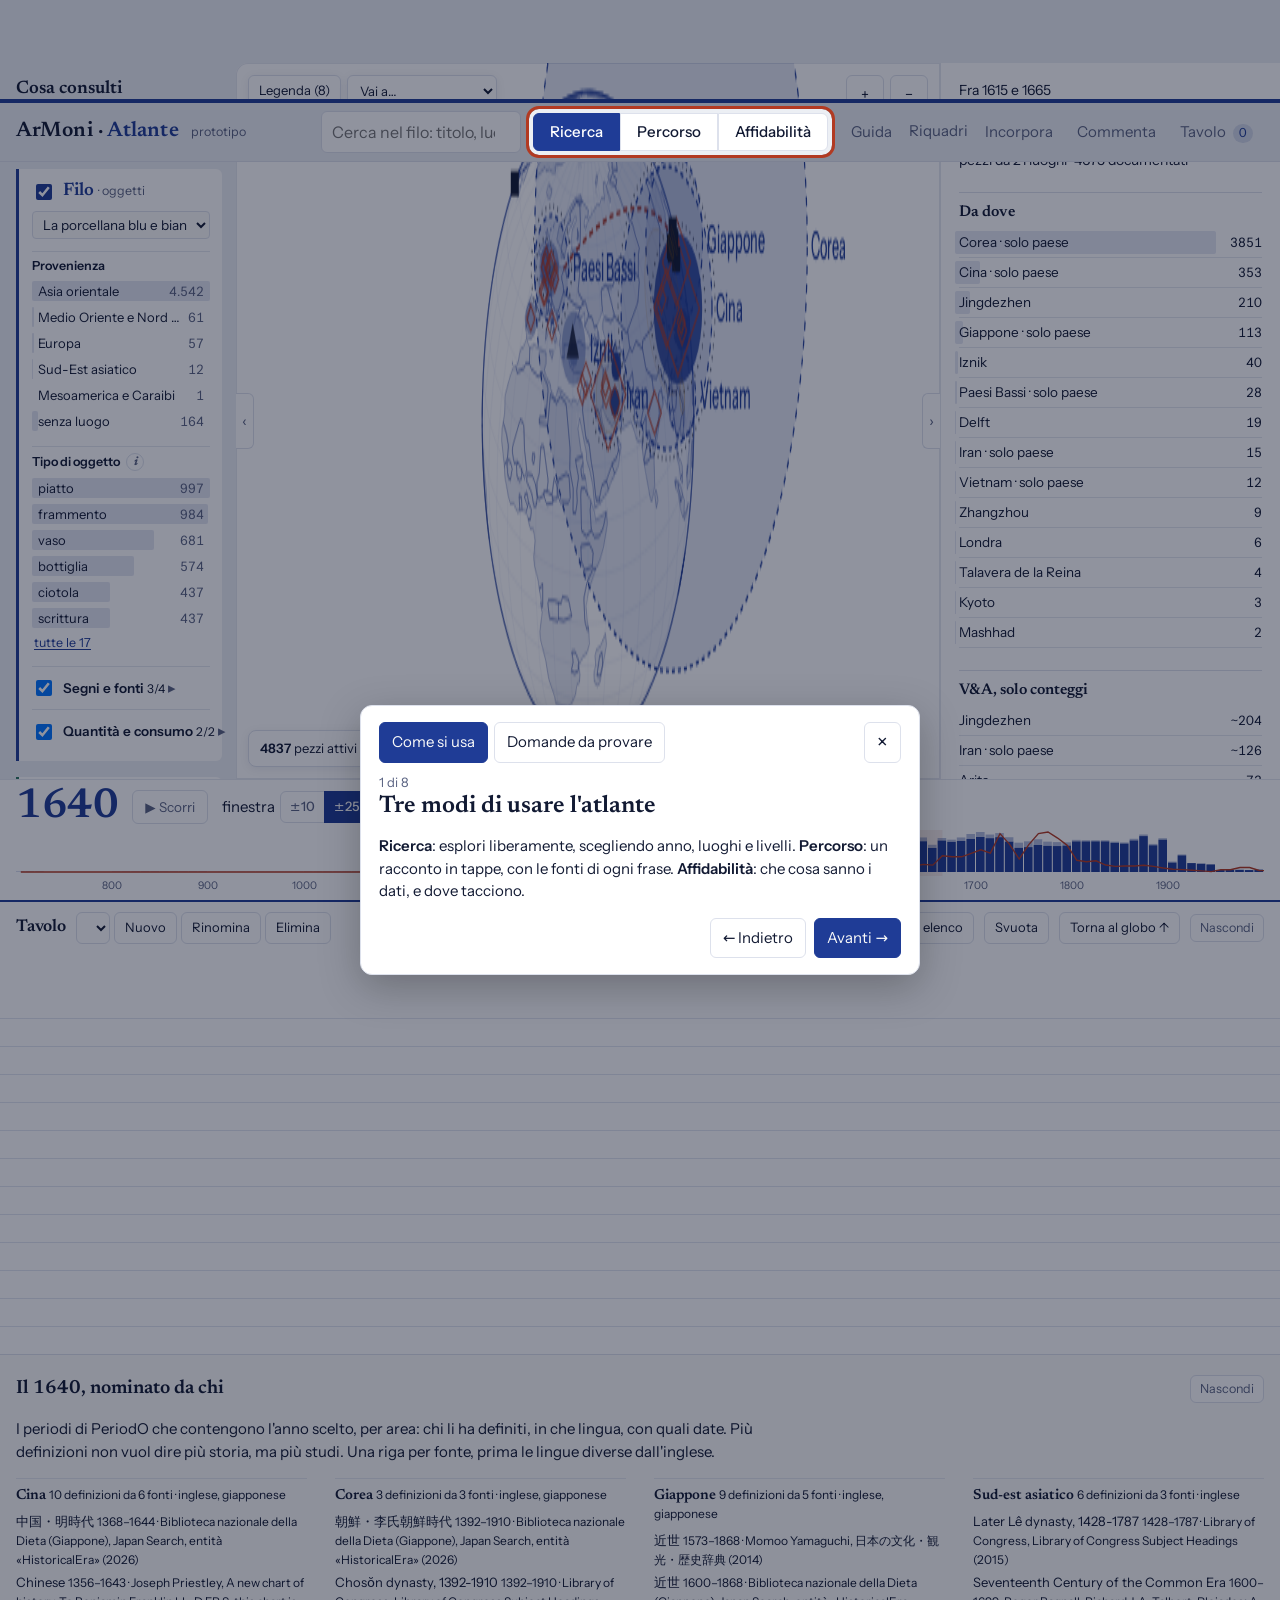
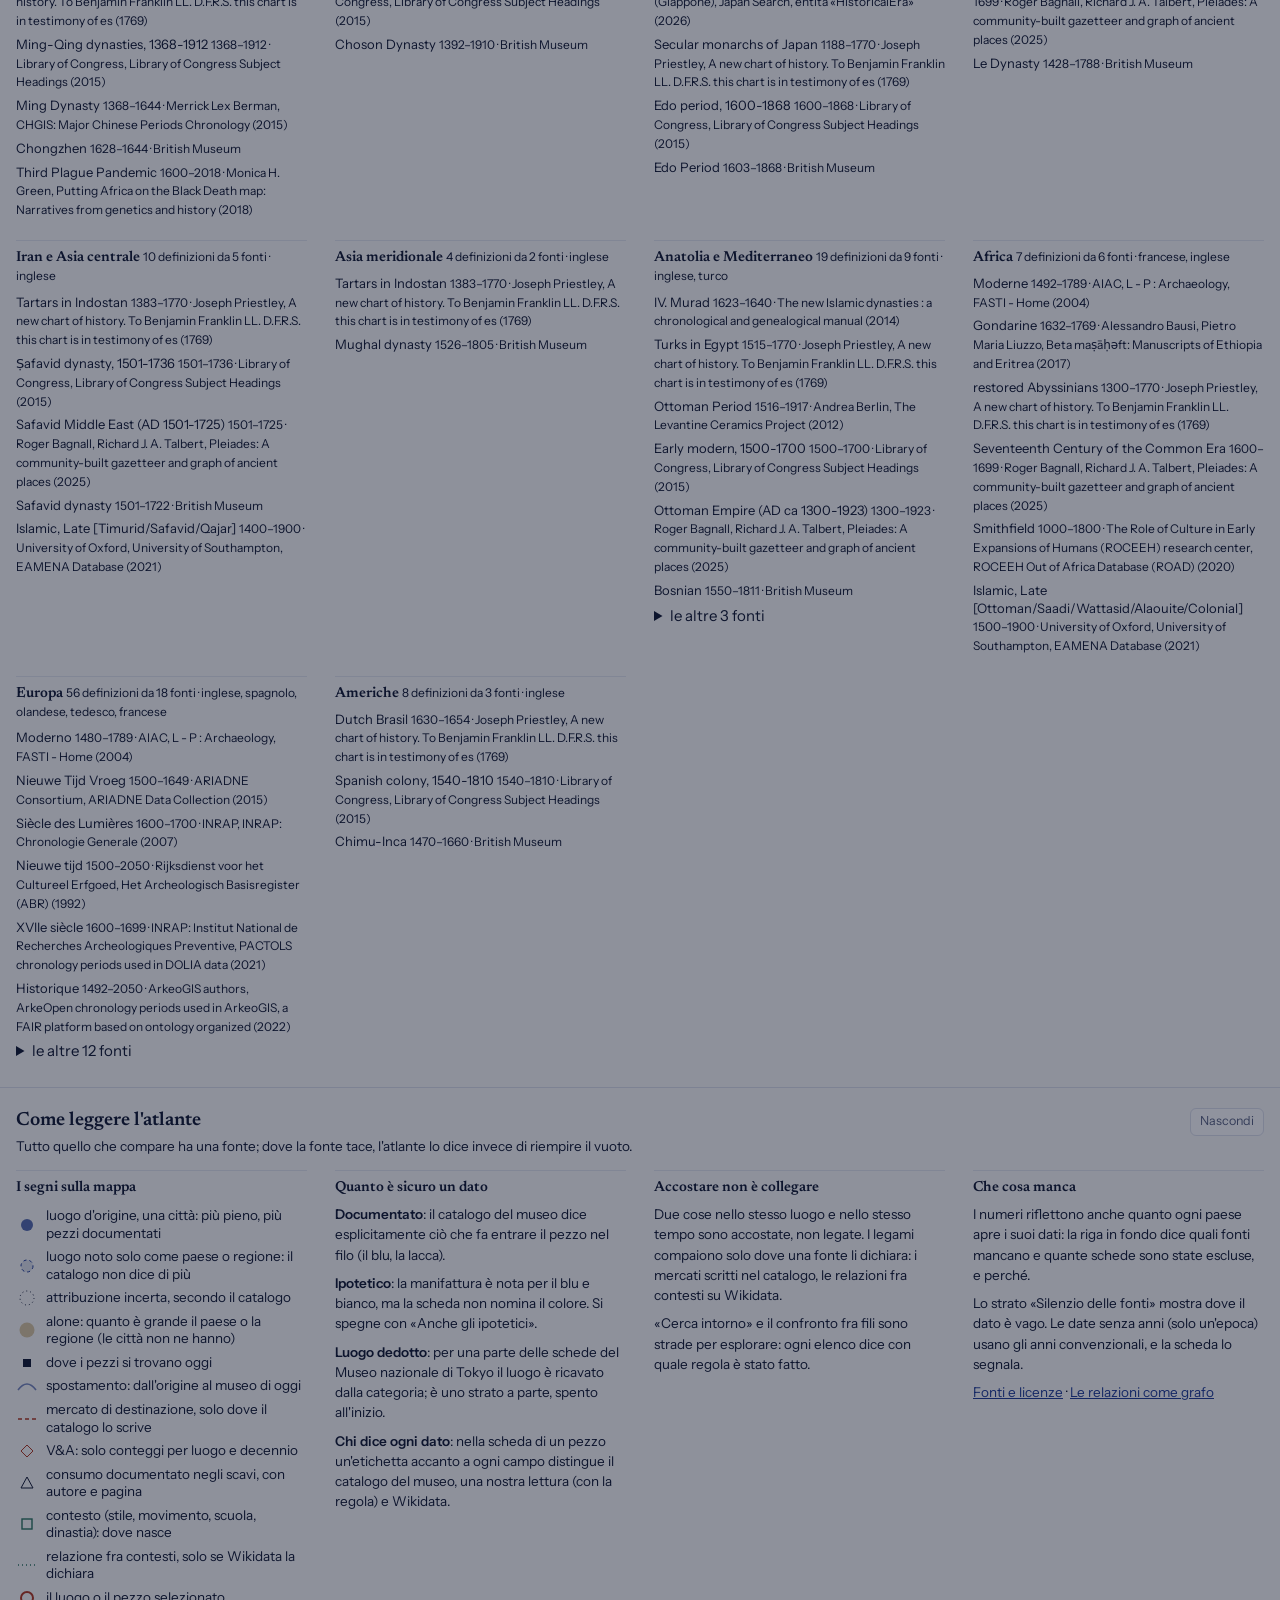
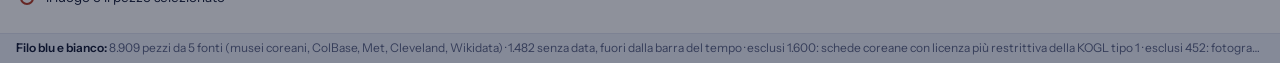
==== commit d41ba892: "Nucleo, mossa 2: periodi come concetti comuni, riconosciuti in ogni lingua - armoni/dati/periodi_wik" ====
--- a/atlante/web/index.html
+++ b/atlante/web/index.html
@@ -360,6 +360,7 @@
 .riqpop>p{margin:0 0 6px;font-size:12.5px}.riqpop .chk{padding:4px 0}.riqpop .acts{margin-top:10px}.riqpop .acts button{min-height:32px;font-size:13px;padding:4px 10px}
 .nasc{min-height:28px;padding:2px 9px;font-size:12.5px;color:var(--mute)}
 .sezh{display:flex;align-items:baseline;gap:10px}.sezh h3{flex:1}
+.intorno button.dich{border-color:var(--co);box-shadow:inset 3px 0 0 var(--co)}
 </style>
 </head>
 <body data-strumento="atlante">
